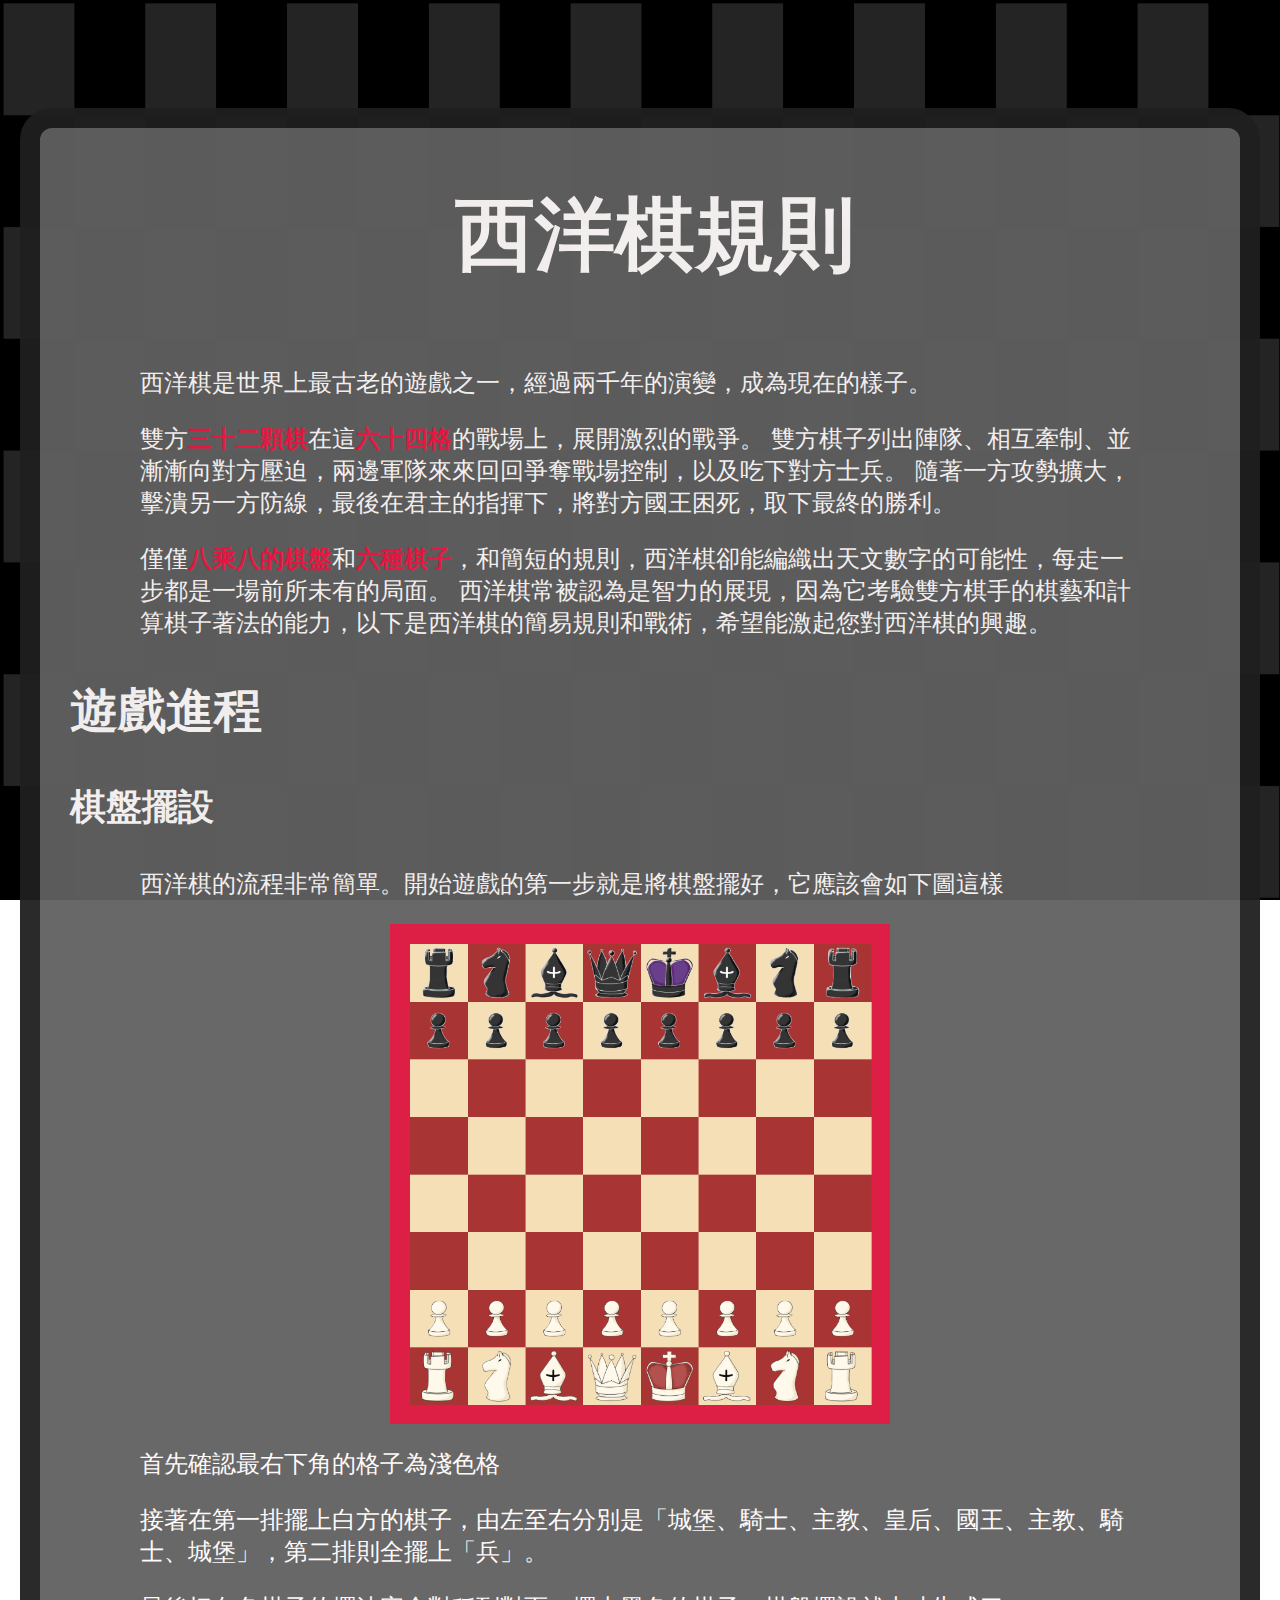
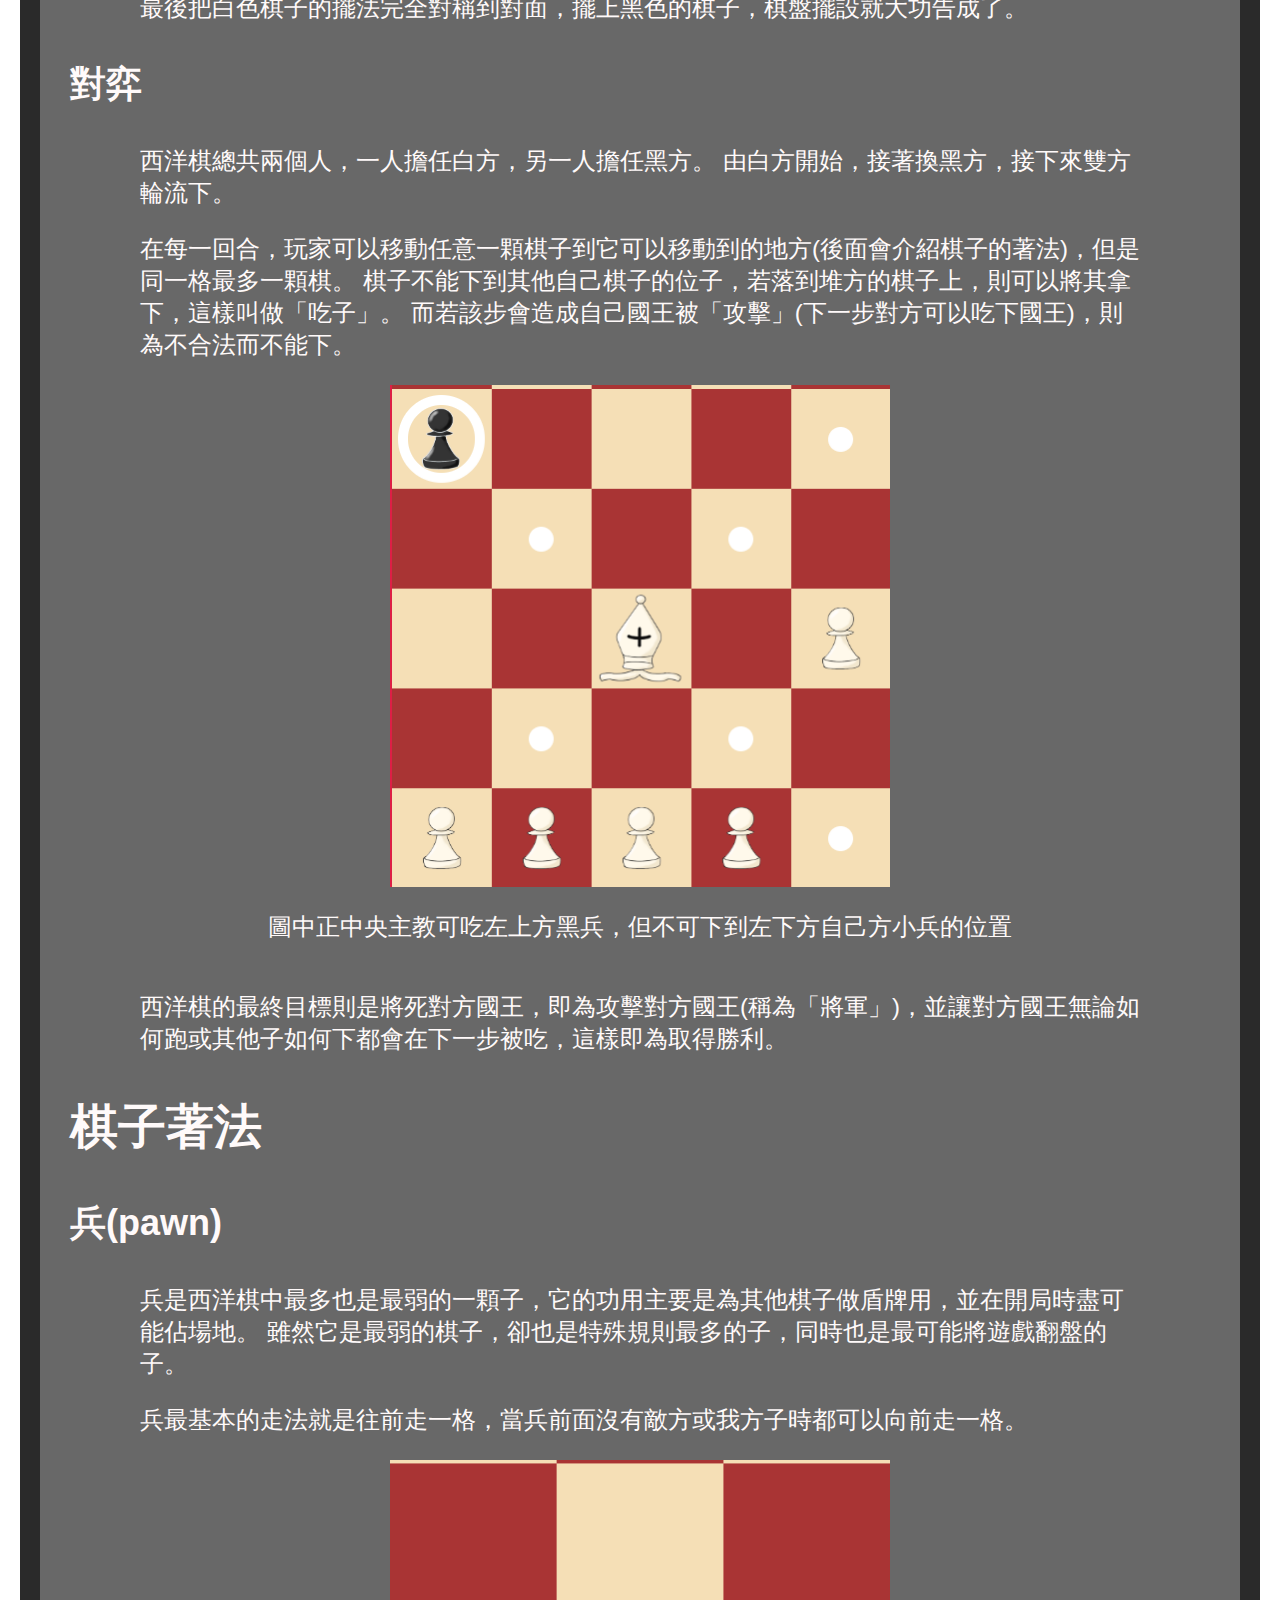
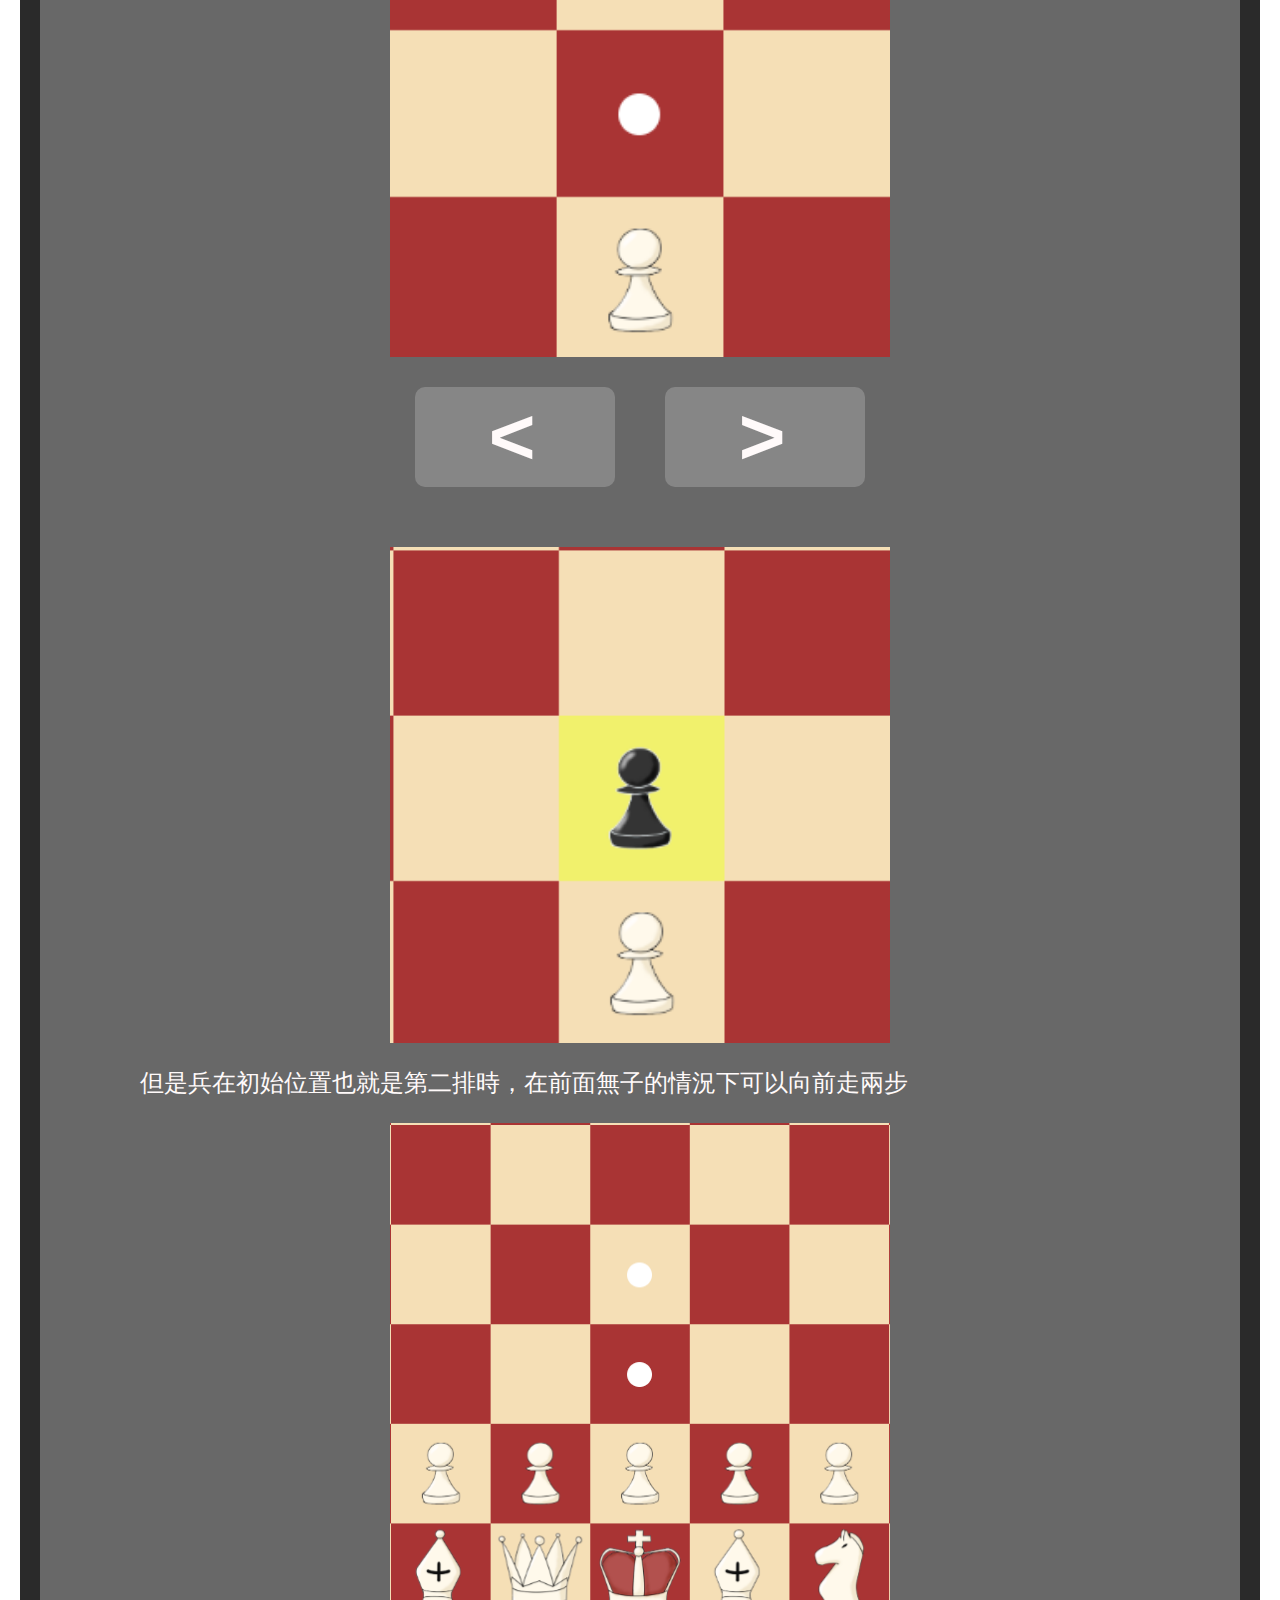
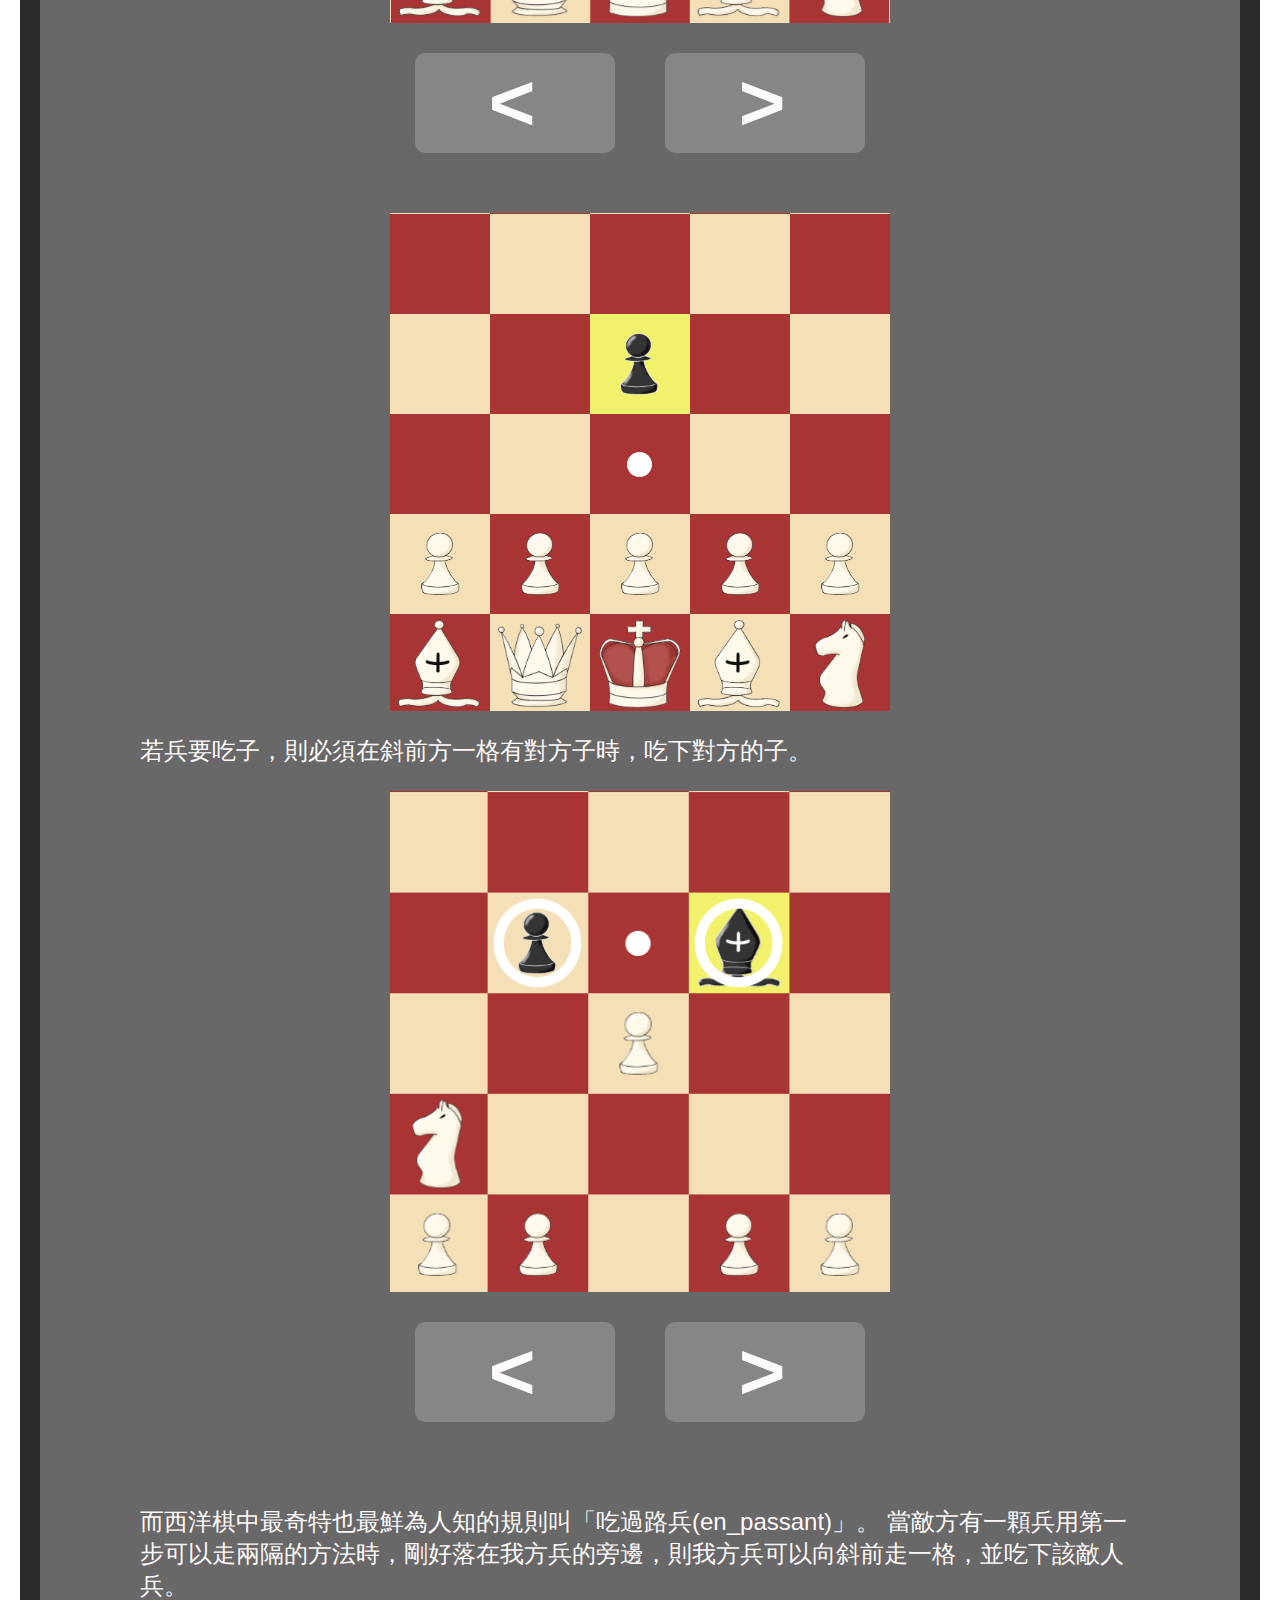
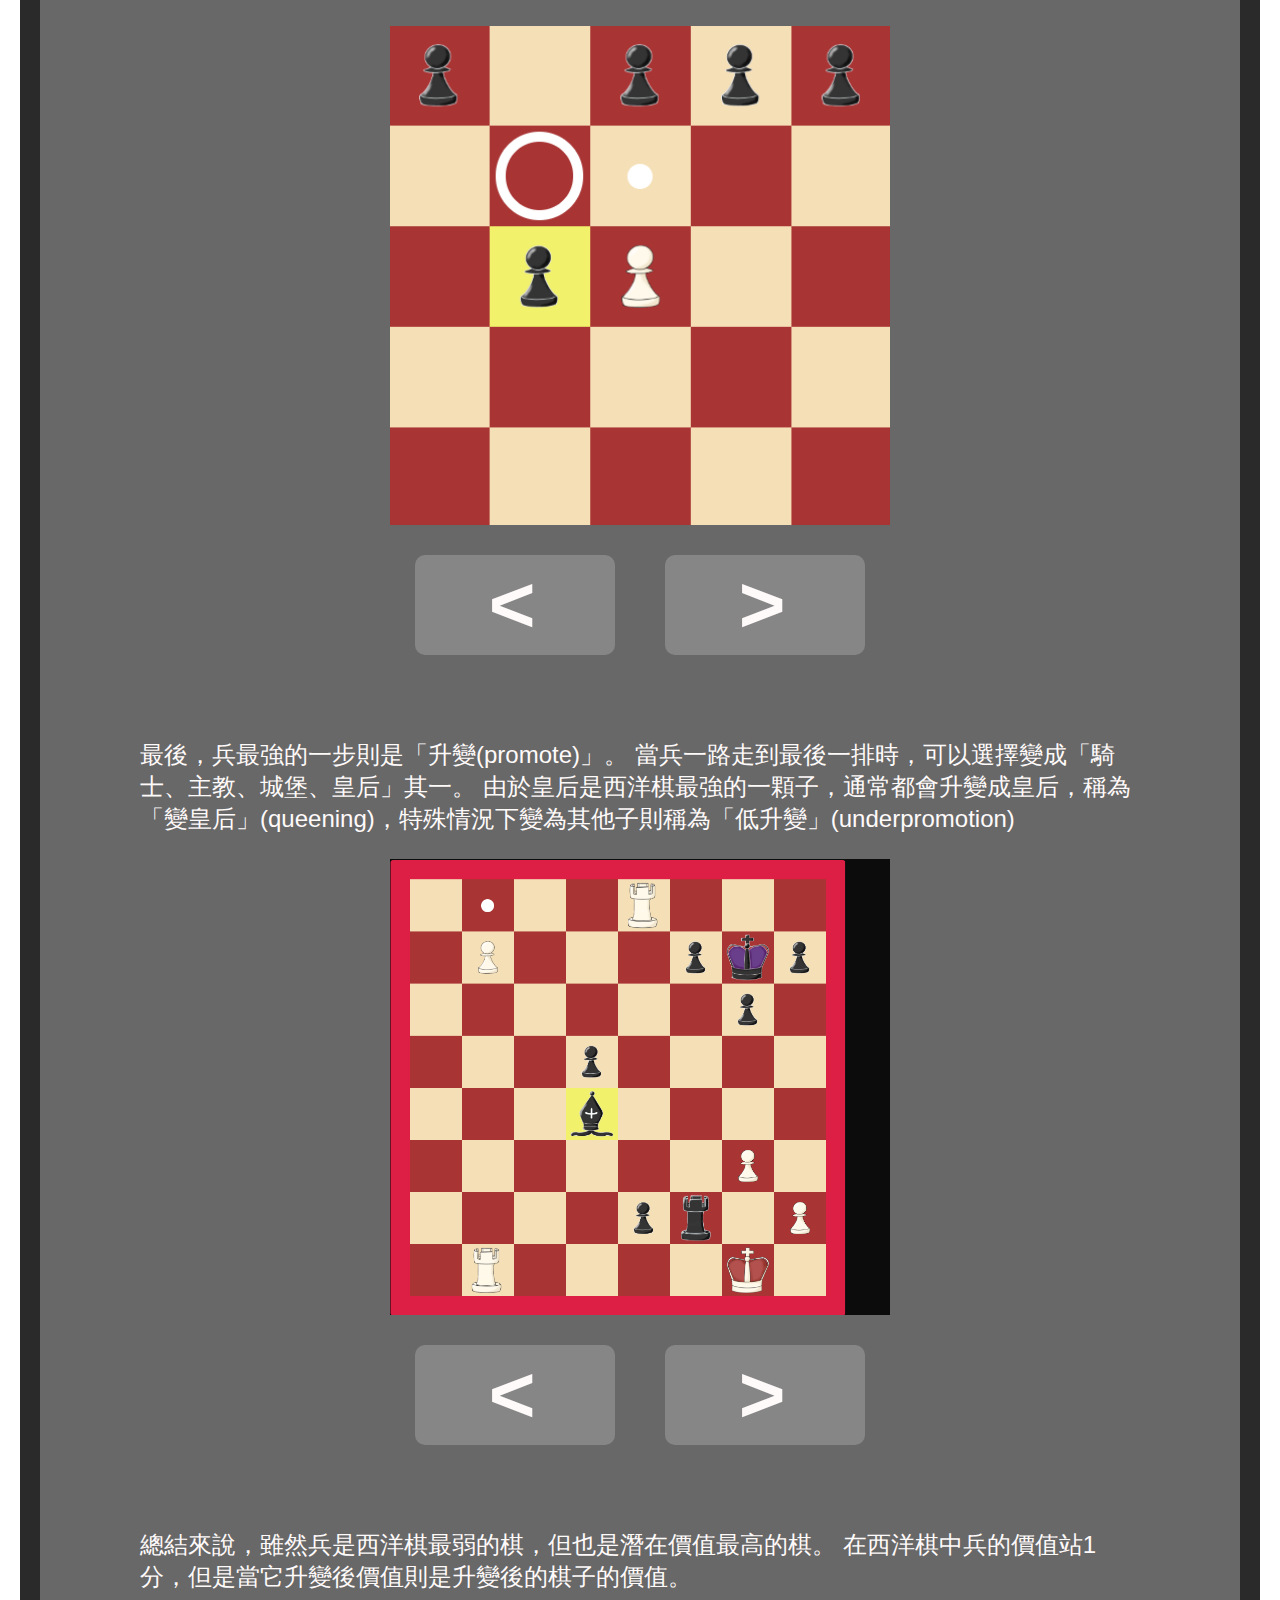
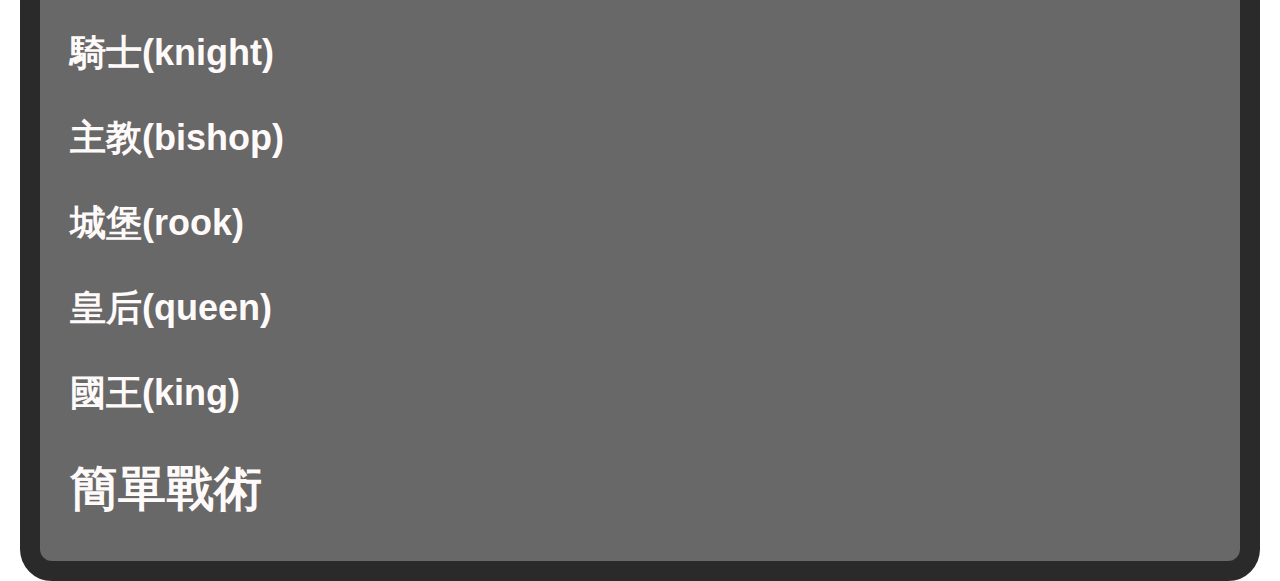
==== chess_rules/rules.html @ 3d213bc6 "add chess rule" ====
<!DOCTYPE html>
<html lang="en">
<head>
    <meta charset="UTF-8">
    <meta http-equiv="X-UA-Compatible" content="IE=edge">
    <meta name="viewport" content="width=device-width, initial-scale=1.0">
    <title>西洋棋規則</title>
    <link rel="stylesheet" href="style.css">
</head>
<body>
    <div class="container">
        <div class="textbox">
            <div class="container">
                <h1>西洋棋規則</h1>
            </div>
            <p>
                西洋棋是世界上最古老的遊戲之一，經過兩千年的演變，成為現在的樣子。
            </p>
            <p>
                雙方<span class="red">三十二顆棋</span>在這<span class="red">六十四格</span>的戰場上，展開激烈的戰爭。
                雙方棋子列出陣隊、相互牽制、並漸漸向對方壓迫，兩邊軍隊來來回回爭奪戰場控制，以及吃下對方士兵。
                隨著一方攻勢擴大，擊潰另一方防線，最後在君主的指揮下，將對方國王困死，取下最終的勝利。
            </p>
            <p>
                僅僅<span class="red">八乘八的棋盤</span>和<span class="red">六種棋子</span>，和簡短的規則，西洋棋卻能編織出天文數字的可能性，每走一步都是一場前所未有的局面。
                西洋棋常被認為是智力的展現，因為它考驗雙方棋手的棋藝和計算棋子著法的能力，以下是西洋棋的簡易規則和戰術，希望能激起您對西洋棋的興趣。
            </p>
            


            <h2>
                遊戲進程
            </h2>

            <h3>
                棋盤擺設
            </h3>
            <p>
                西洋棋的流程非常簡單。開始遊戲的第一步就是將棋盤擺好，它應該會如下圖這樣
            </p>
            <div class="container">
                <img src="img_1.png" alt="board">
            </div>
                <p>
                    首先確認最右下角的格子為淺色格
                </p>
                <p>
                    接著在第一排擺上白方的棋子，由左至右分別是「城堡、騎士、主教、皇后、國王、主教、騎士、城堡」，第二排則全擺上「兵」。
                </p>
                <p>
                    最後把白色棋子的擺法完全對稱到對面，擺上黑色的棋子，棋盤擺設就大功告成了。
                </p>

            <h3>
                對弈
            </h3>
            <p>
                西洋棋總共兩個人，一人擔任白方，另一人擔任黑方。
                由白方開始，接著換黑方，接下來雙方輪流下。
            </p>
            <p>
                在每一回合，玩家可以移動任意一顆棋子到它可以移動到的地方(後面會介紹棋子的著法)，但是同一格最多一顆棋。
                棋子不能下到其他自己棋子的位子，若落到堆方的棋子上，則可以將其拿下，這樣叫做「吃子」。
                而若該步會造成自己國王被「攻擊」(下一步對方可以吃下國王)，則為不合法而不能下。
            </p>
            <div class="container">
                <img src="img_2.png" alt="board">
                <p>圖中正中央主教可吃左上方黑兵，但不可下到左下方自己方小兵的位置</p>
            </div>
            <p>
                西洋棋的最終目標則是將死對方國王，即為攻擊對方國王(稱為「將軍」)，並讓對方國王無論如何跑或其他子如何下都會在下一步被吃，這樣即為取得勝利。
            </p>
            



            <h2>
                棋子著法
            </h2>

            <h3>
                兵(pawn)
            </h3>
            <p>
                兵是西洋棋中最多也是最弱的一顆子，它的功用主要是為其他棋子做盾牌用，並在開局時盡可能佔場地。
                雖然它是最弱的棋子，卻也是特殊規則最多的子，同時也是最可能將遊戲翻盤的子。
            </p>
            <p>
                兵最基本的走法就是往前走一格，當兵前面沒有敵方或我方子時都可以向前走一格。
            </p>
            <div id="img_slide_1" class="container">
                <img src="img_3.png" alt="pawn move" class="img">
            </div>
            <div class="container" style="margin: 30px;">
                <div class="button container" style="align-content: center;" onclick="swap_1(-1)">
                    <h1 style="position: relative;left: -18px;"><</h1>
                </div>
                <div style="width: 50px;"></div>
                <div class="button container" style="align-content: center;" onclick="swap_1(1)">
                    <h1 style="position: relative;left: -18px;">></h1>
                </div>
            </div>
            <div style="height: 30px"></div>

            <div class="container">
                <img src="img_5.png" alt="pawn move" class="img">
            </div>
            <p>
                但是兵在初始位置也就是第二排時，在前面無子的情況下可以向前走兩步
            </p>

            <div id="img_slide_2" class="container">
                <img src="img_6.png" alt="pawn move" class="img">
            </div>
            <div class="container" style="margin: 30px;">
                <div class="button container" style="align-content: center;" onclick="swap_2(-1)">
                    <h1 style="position: relative;left: -18px;"><</h1>
                </div>
                <div style="width: 50px;"></div>
                <div class="button container" style="align-content: center;" onclick="swap_2(1)">
                    <h1 style="position: relative;left: -18px;">></h1>
                </div>
            </div>
            <div style="height: 30px"></div>

            <div class="container">
                <img src="img_8.png" alt="pawn move" class="img">
            </div>

            <p>若兵要吃子，則必須在斜前方一格有對方子時，吃下對方的子。</p>

            <div id="img_slide_3" class="container">
                <img src="img_9.png" alt="pawn move" class="img">
            </div>
            <div class="container" style="margin: 30px;">
                <div class="button container" style="align-content: center;" onclick="swap_3(-1)">
                    <h1 style="position: relative;left: -18px;"><</h1>
                </div>
                <div style="width: 50px;"></div>
                <div class="button container" style="align-content: center;" onclick="swap_3(1)">
                    <h1 style="position: relative;left: -18px;">></h1>
                </div>
            </div>
            <div style="height: 30px"></div>

            <p>
                而西洋棋中最奇特也最鮮為人知的規則叫「吃過路兵(en_passant)」。
                當敵方有一顆兵用第一步可以走兩隔的方法時，剛好落在我方兵的旁邊，則我方兵可以向斜前走一格，並吃下該敵人兵。
            </p>

            <div id="img_slide_4" class="container">
                <img src="img_11.png" alt="pawn move" class="img">
            </div>
            <div class="container" style="margin: 30px;">
                <div class="button container" style="align-content: center;" onclick="swap_4(-1)">
                    <h1 style="position: relative;left: -18px;"><</h1>
                </div>
                <div style="width: 50px;"></div>
                <div class="button container" style="align-content: center;" onclick="swap_4(1)">
                    <h1 style="position: relative;left: -18px;">></h1>
                </div>
            </div>
            <div style="height: 30px"></div>

            <p>
                最後，兵最強的一步則是「升變(promote)」。
                當兵一路走到最後一排時，可以選擇變成「騎士、主教、城堡、皇后」其一。
                由於皇后是西洋棋最強的一顆子，通常都會升變成皇后，稱為「變皇后」(queening)，特殊情況下變為其他子則稱為「低升變」(underpromotion)
            </p>

            <div id="img_slide_5" class="container">
                <img src="img_13.png" alt="pawn move" class="img">
            </div>
            <div class="container" style="margin: 30px;">
                <div class="button container" style="align-content: center;" onclick="swap_5(-1)">
                    <h1 style="position: relative;left: -18px;"><</h1>
                </div>
                <div style="width: 50px;"></div>
                <div class="button container" style="align-content: center;" onclick="swap_5(1)">
                    <h1 style="position: relative;left: -18px;">></h1>
                </div>
            </div>
            <div style="height: 30px"></div>

            <p>
                總結來說，雖然兵是西洋棋最弱的棋，但也是潛在價值最高的棋。
                在西洋棋中兵的價值站1分，但是當它升變後價值則是升變後的棋子的價值。
            </p>

            <h3>
                騎士(knight)
            </h3>
            <h3>
                主教(bishop)
            </h3>
            <h3>
                城堡(rook)
            </h3>
            <h3>
                皇后(queen)
            </h3>
            <h3>
                國王(king)
            </h3>
            
            <h2>
                簡單戰術
            </h2>
        </div>
    </div>
    
    <script src="swap.js"></script>
</body>
</html>
---- chess_rules/style.css ----
body{
    background-image: url("bg.png");
    background-repeat: no-repeat;
    background-attachment: fixed;
    background-size: 100% 100%;
}

.container{
    display: flex;
    flex-wrap: wrap;
    position: relative;
    justify-content: center;
}

.textbox{
    width: 1200px;
    background-color: rgb(96, 96, 96);
    opacity: 0.95;
    border: 20px solid rgb(31, 31, 31);
    border-radius: 32px;
    position: absolute;
    top: 100px;
}

h1{
    color: snow;
    font-family:'Gill Sans', 'Gill Sans MT', 'Calibri', 'Trebuchet MS', sans-serif, '微軟正黑體';
    font-size: 80px;
    margin-left: 30px;
}

h2{
    color: snow;
    font-family:'Gill Sans', 'Gill Sans MT', 'Calibri', 'Trebuchet MS', sans-serif, '微軟正黑體';
    font-size: 48px;
    margin-left: 30px;
}

h3{
    color: snow;
    font-family:'Gill Sans', 'Gill Sans MT', 'Calibri', 'Trebuchet MS', sans-serif, '微軟正黑體';
    font-size: 36px;
    margin-left: 30px;
}

p{
    color: snow;
    font-family:'Gill Sans', 'Gill Sans MT', 'Calibri', 'Trebuchet MS', sans-serif, '微軟正黑體';
    font-size: 24px;

    position: relative;
    margin-left: 100px;
    margin-right: 100px;
}

.red{
    color: rgb(241, 23, 67);
    font-weight: bold;
}

img{
    width: 500px;
}

.button{
    width: 200px;
    height: 100px;
    background-color: gray;
    border-radius: 10px;
}
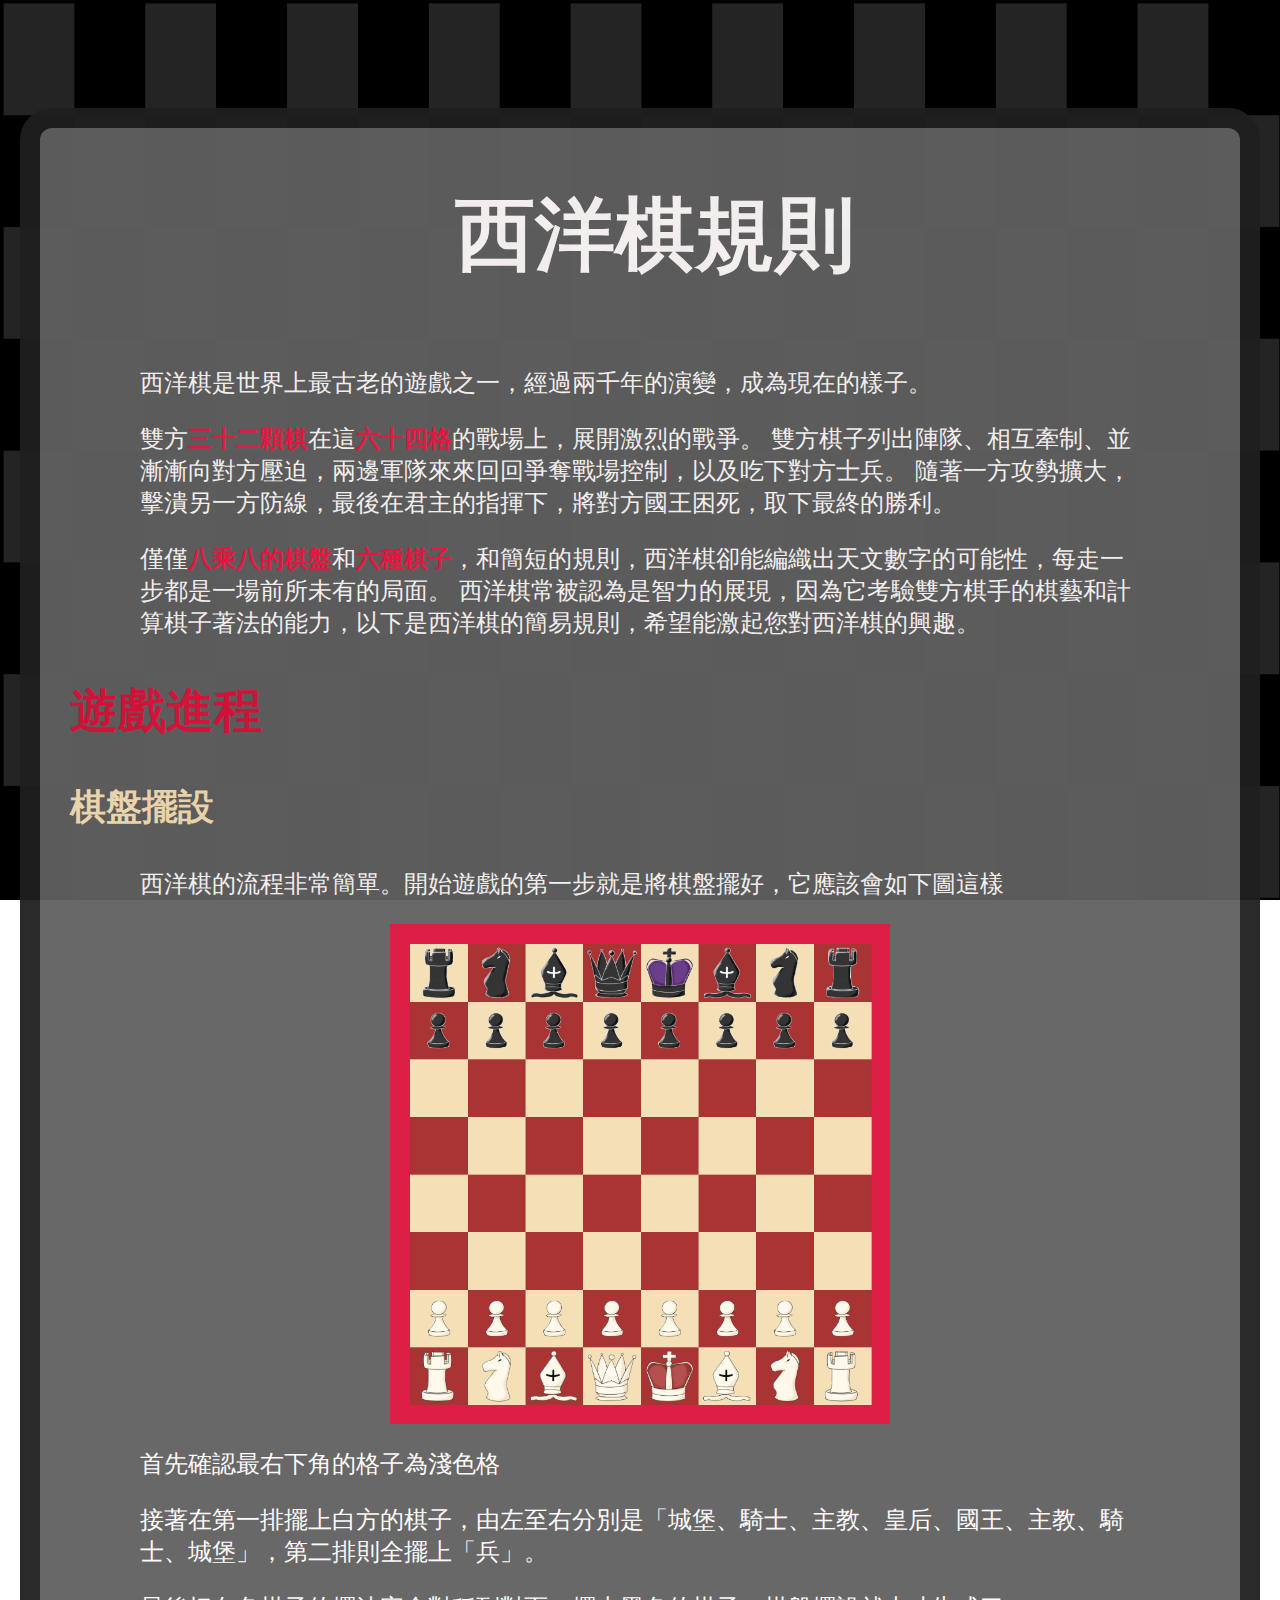
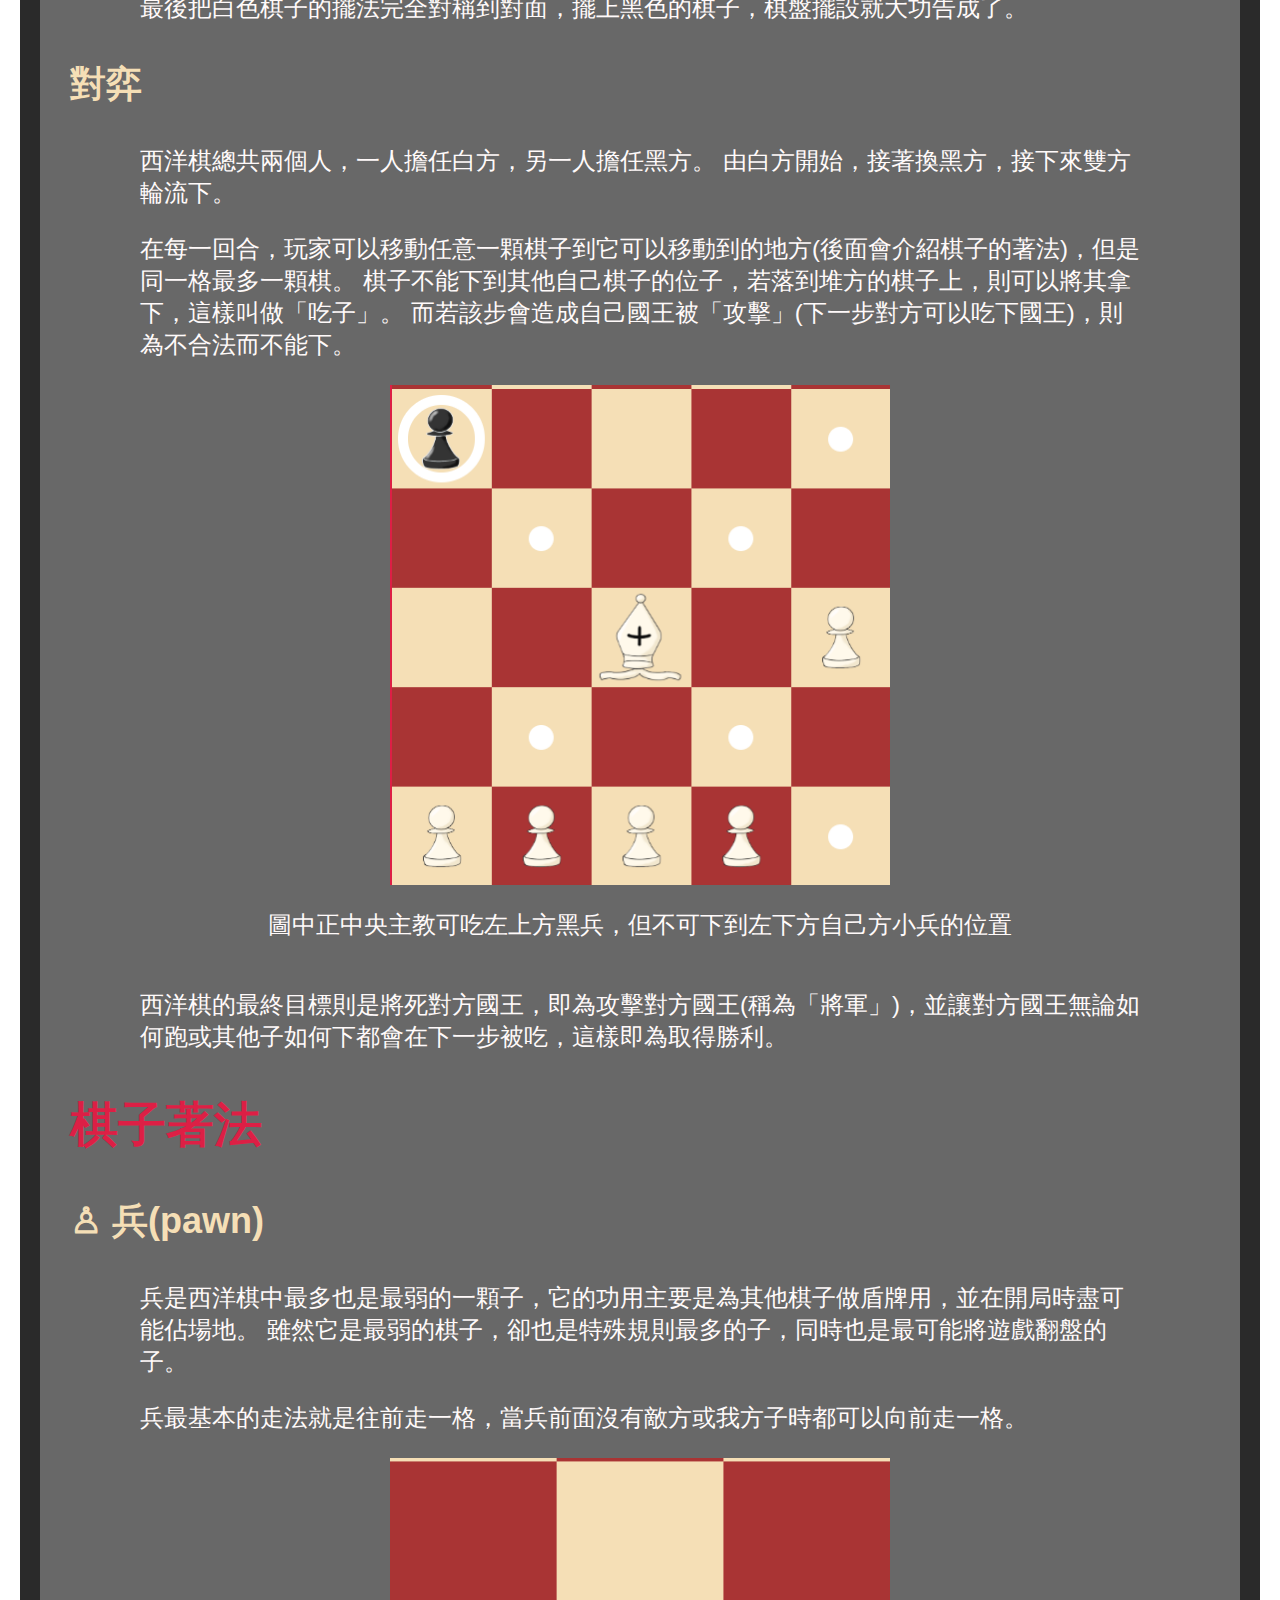
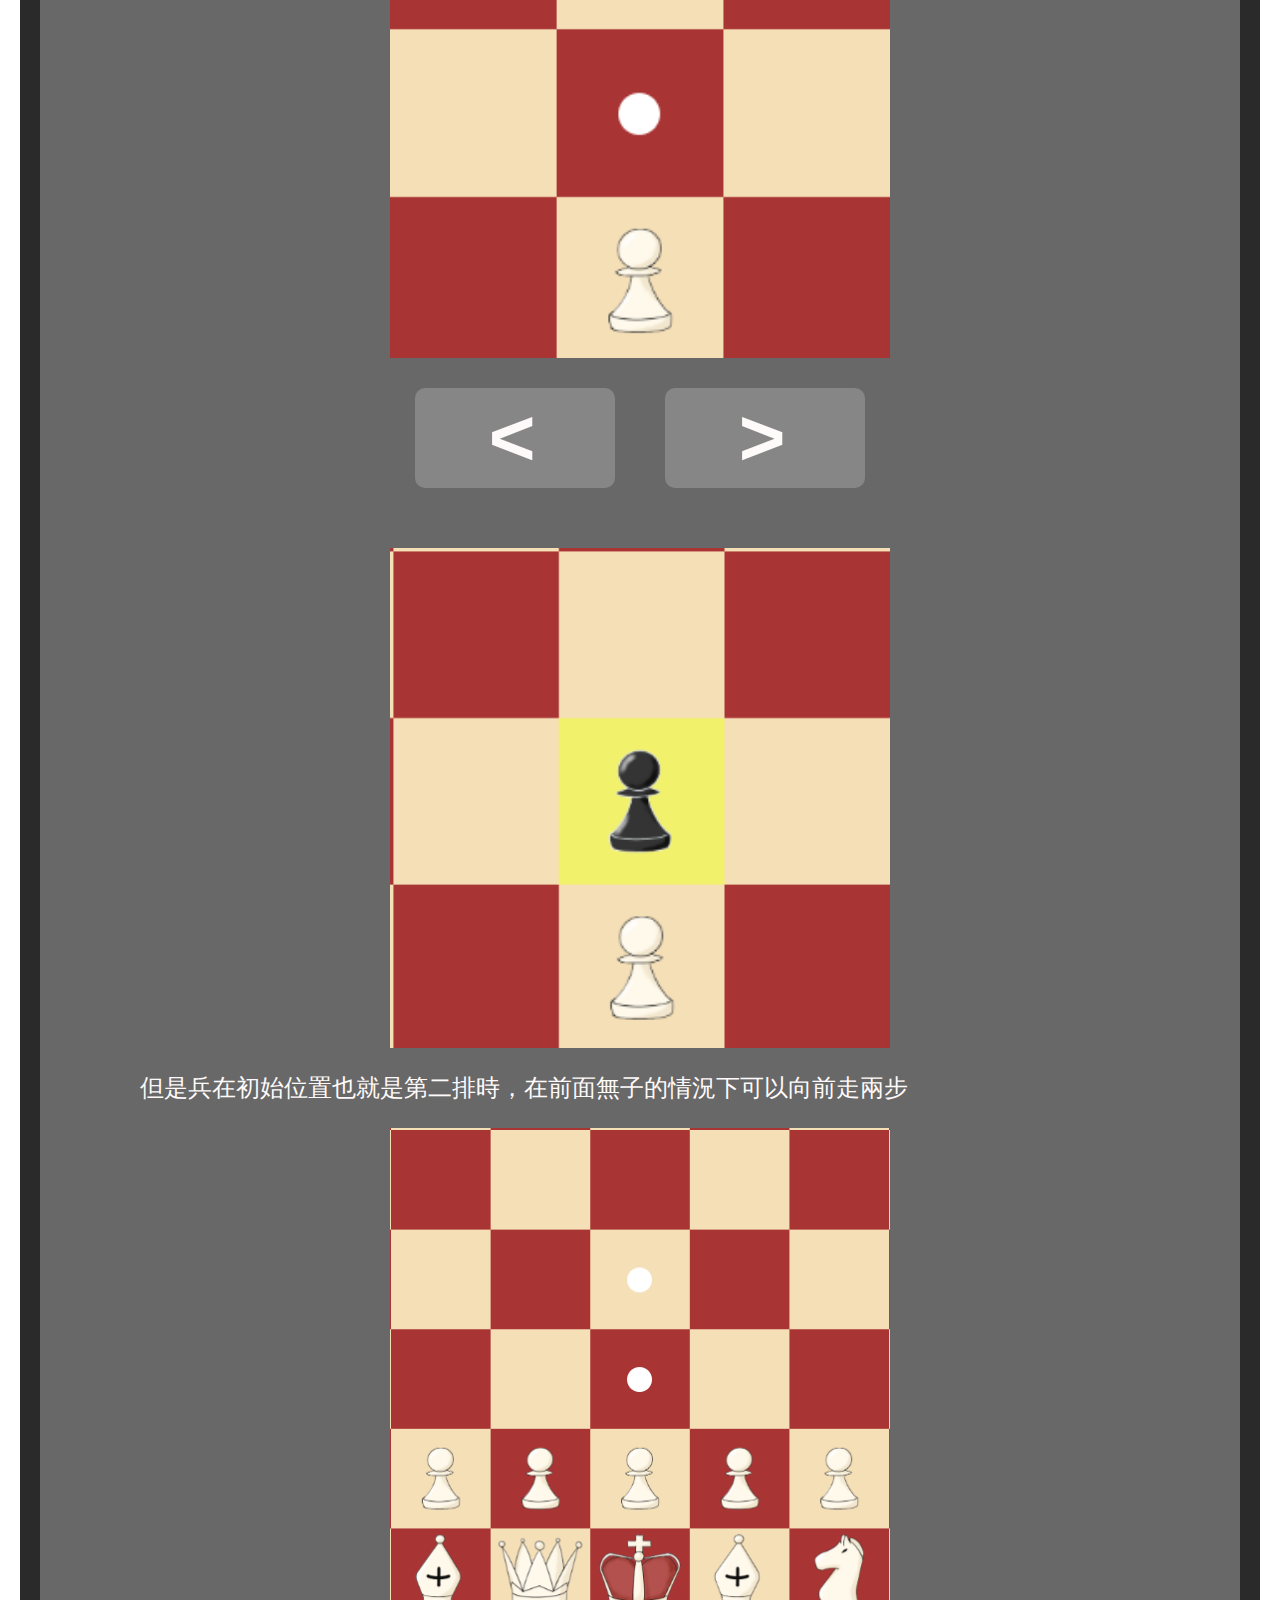
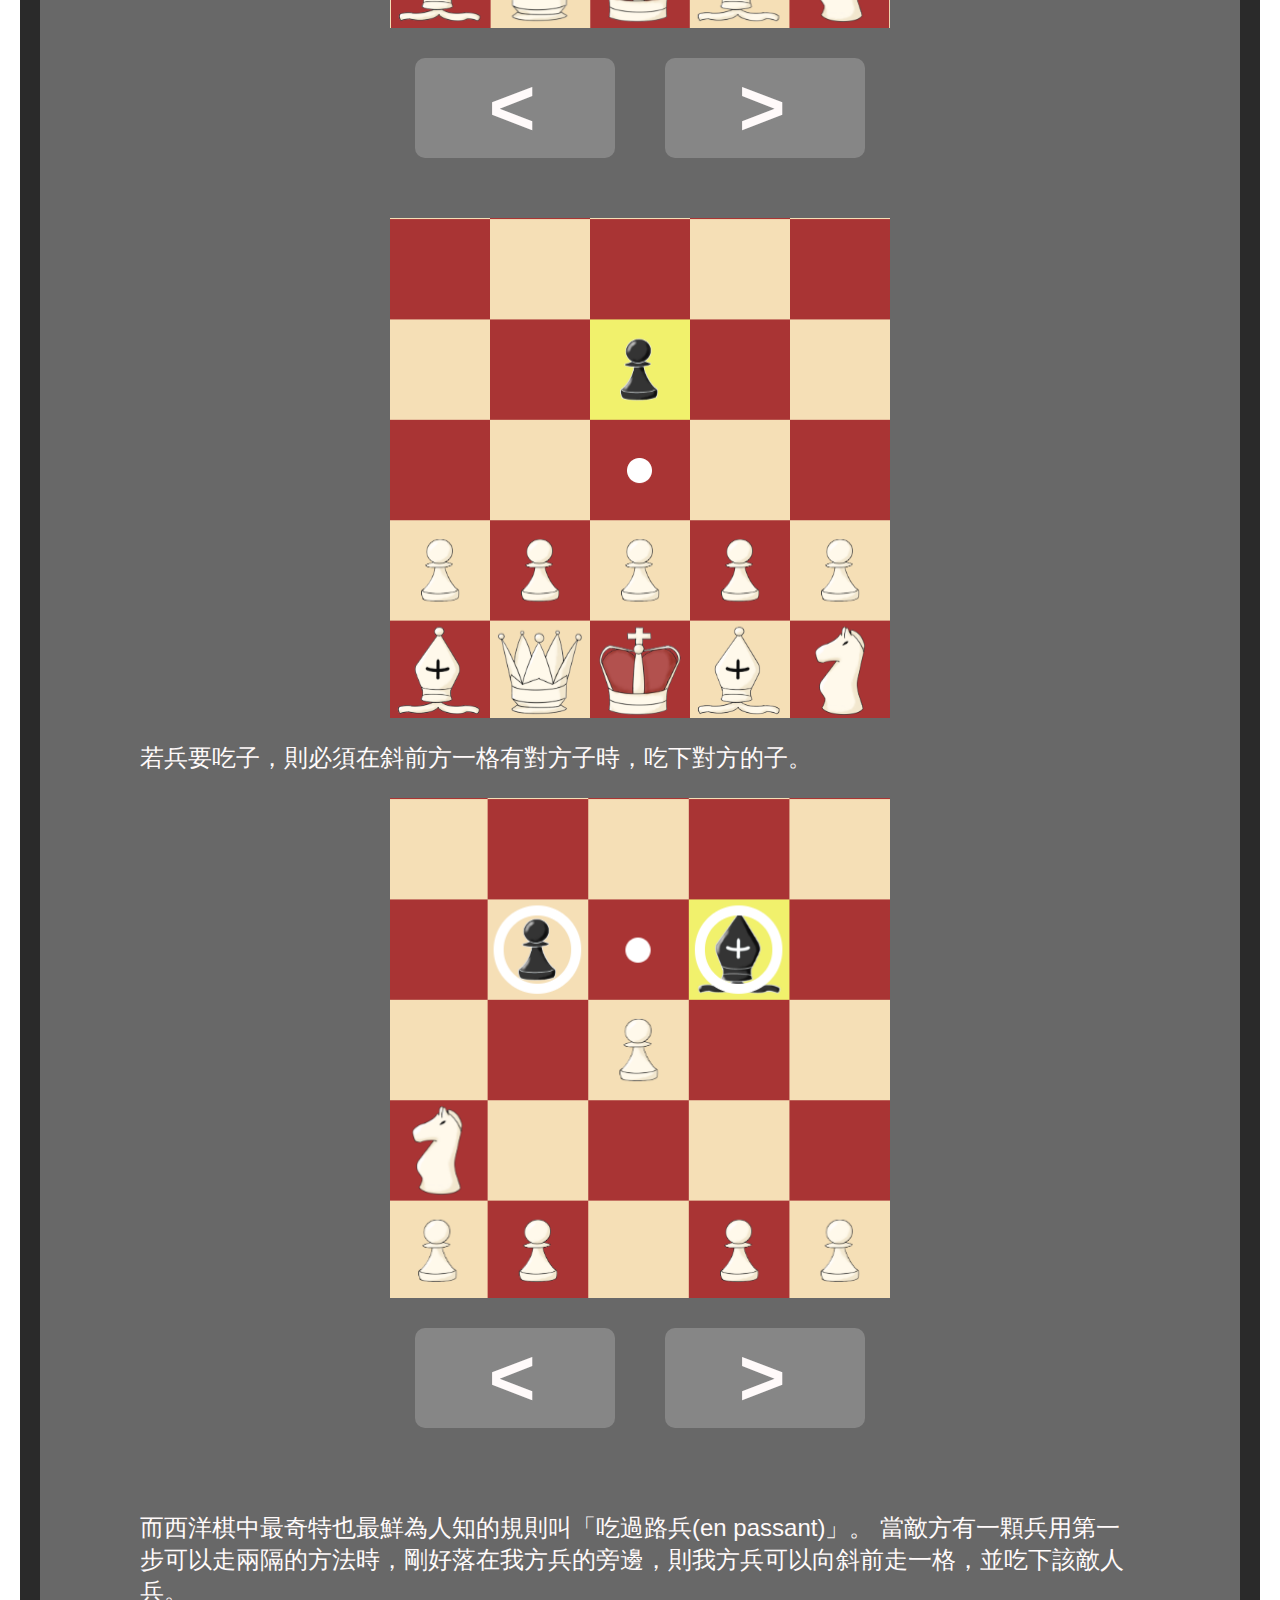
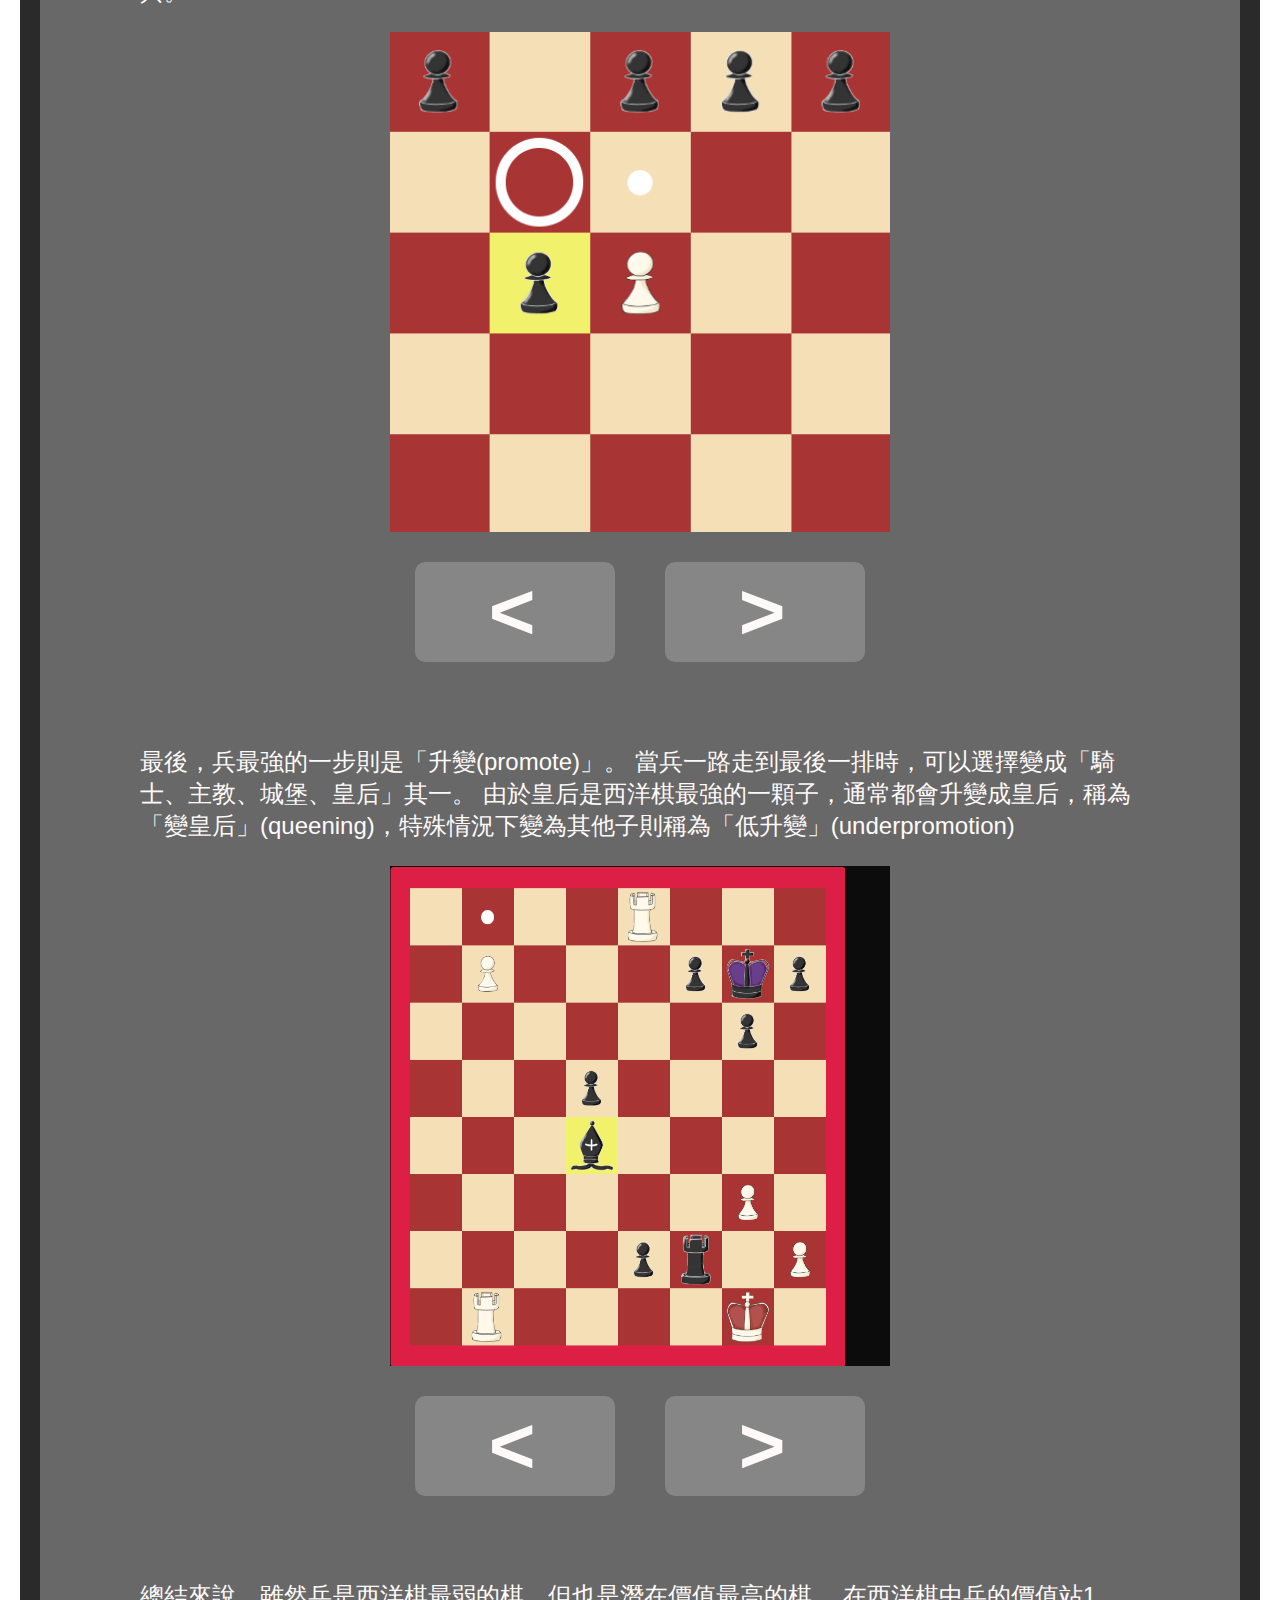
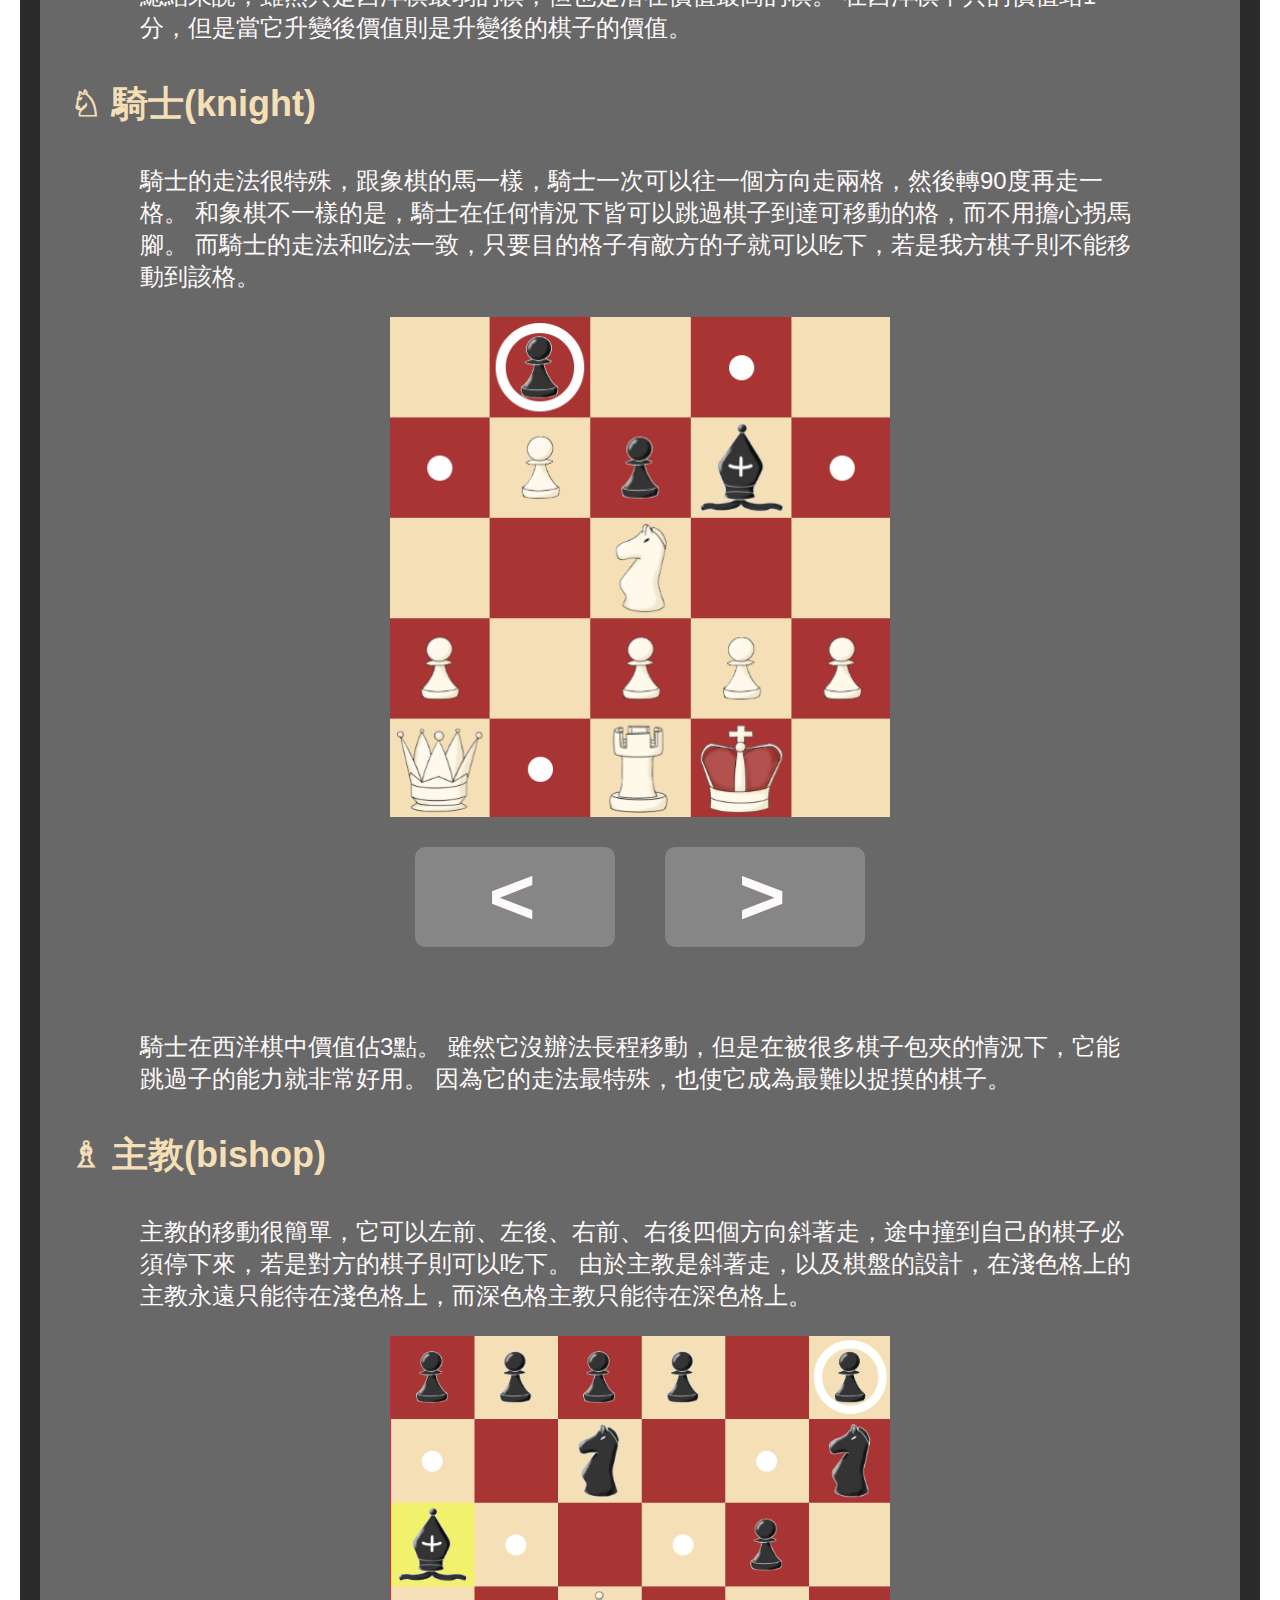
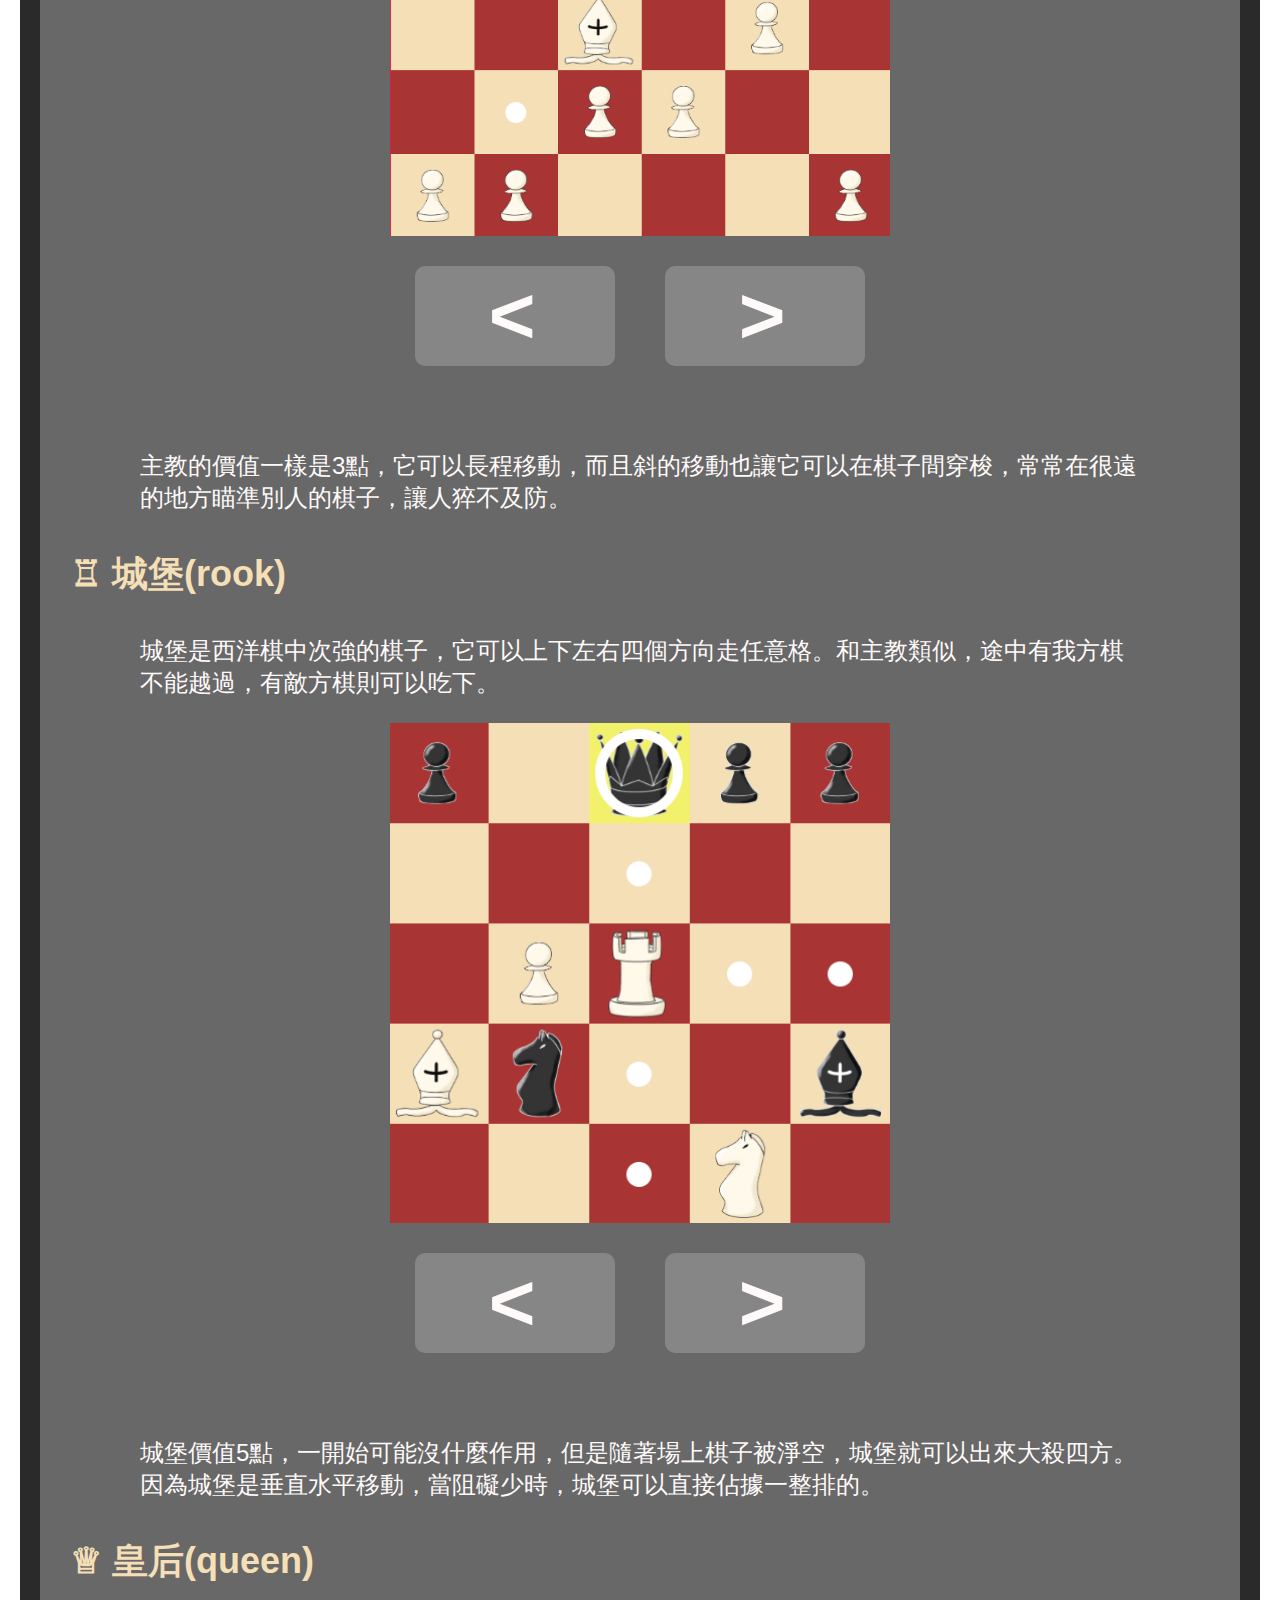
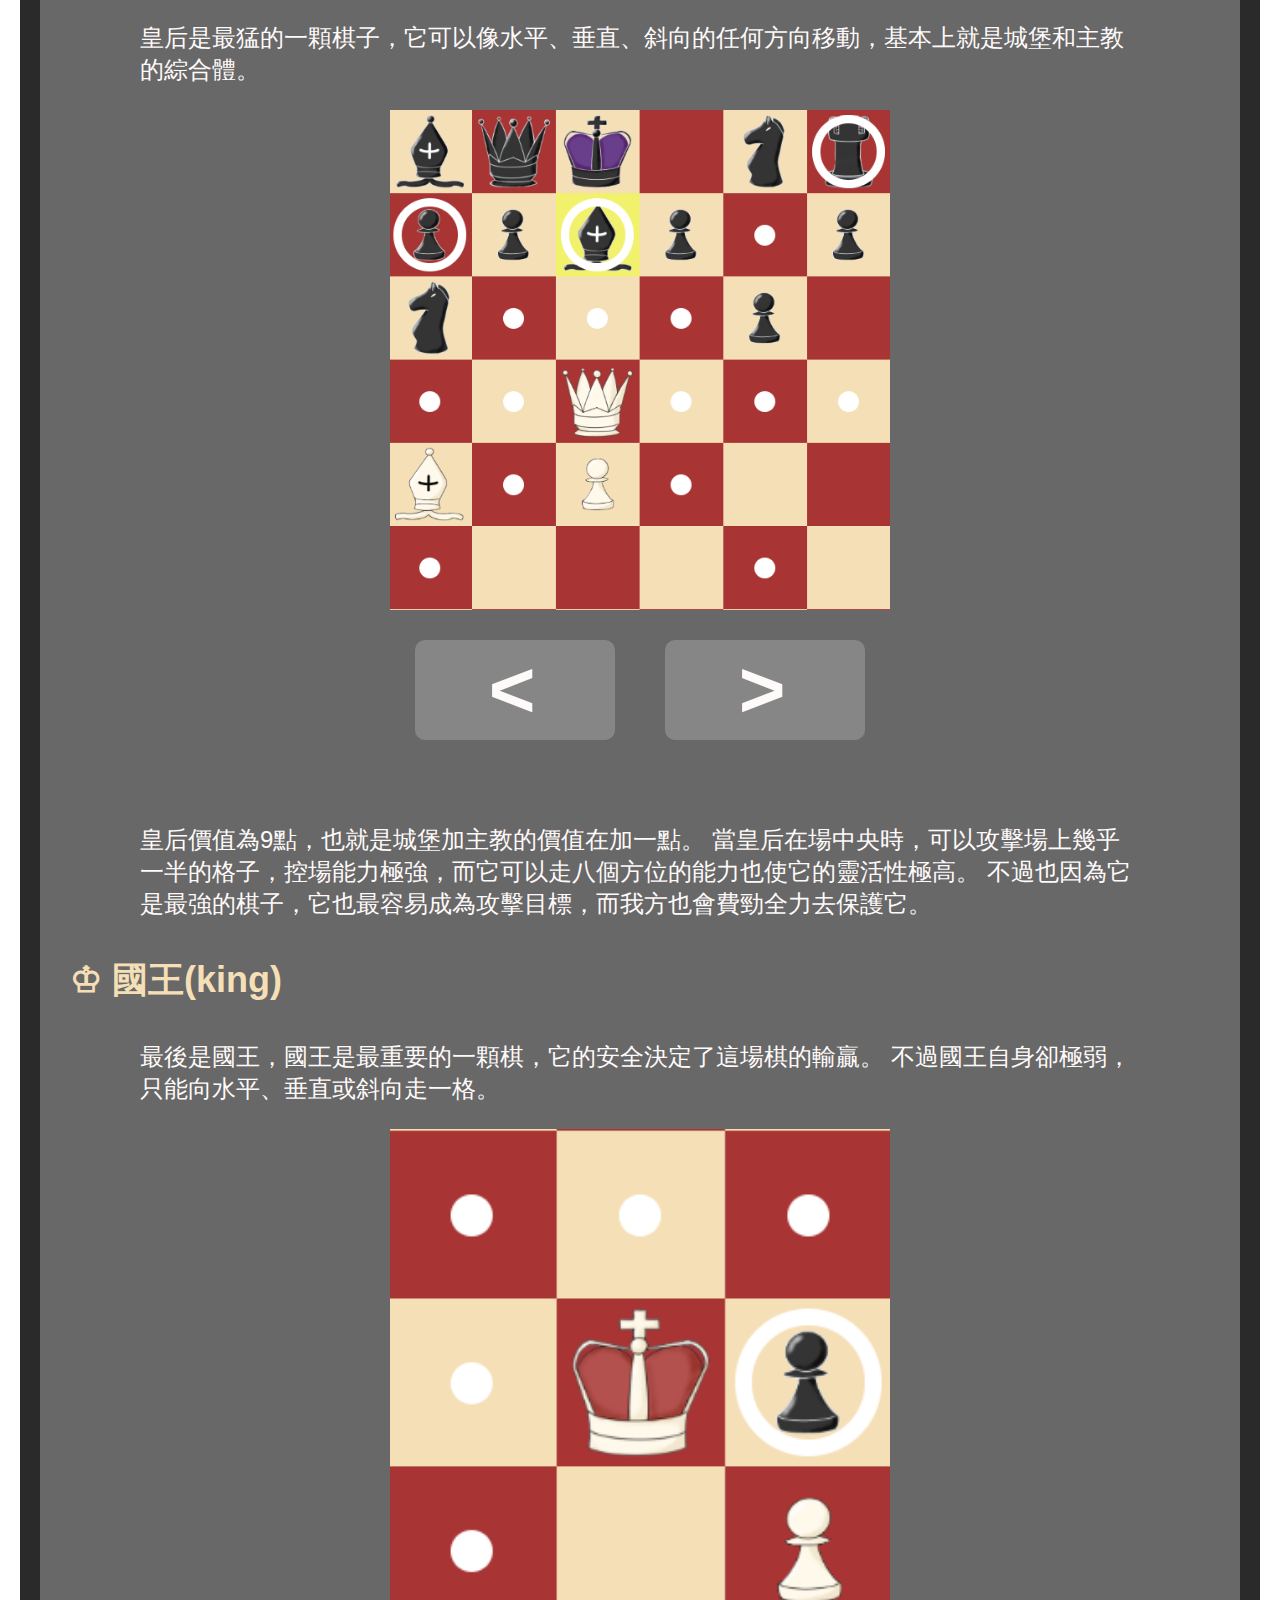
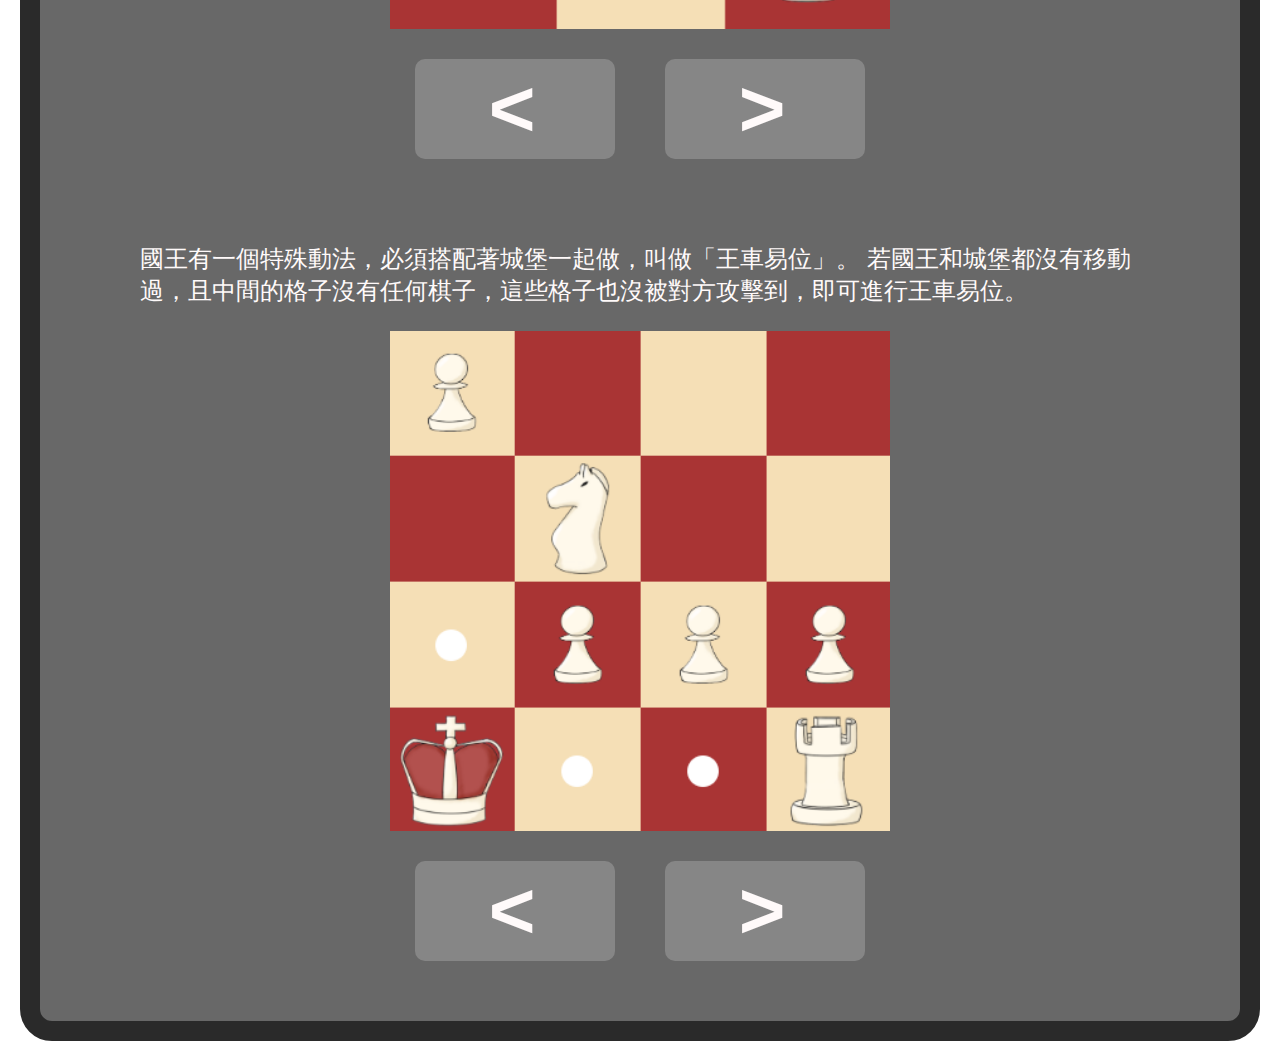
==== commit 7fd18699: "added more pieces move rule" ====
--- a/chess_rules/rules.html
+++ b/chess_rules/rules.html
@@ -23,7 +23,7 @@
             </p>
             <p>
                 僅僅<span class="red">八乘八的棋盤</span>和<span class="red">六種棋子</span>，和簡短的規則，西洋棋卻能編織出天文數字的可能性，每走一步都是一場前所未有的局面。
-                西洋棋常被認為是智力的展現，因為它考驗雙方棋手的棋藝和計算棋子著法的能力，以下是西洋棋的簡易規則和戰術，希望能激起您對西洋棋的興趣。
+                西洋棋常被認為是智力的展現，因為它考驗雙方棋手的棋藝和計算棋子著法的能力，以下是西洋棋的簡易規則，希望能激起您對西洋棋的興趣。
             </p>
             
 
@@ -79,7 +79,7 @@
             </h2>
 
             <h3>
-                兵(pawn)
+                ♙ 兵(pawn)
             </h3>
             <p>
                 兵是西洋棋中最多也是最弱的一顆子，它的功用主要是為其他棋子做盾牌用，並在開局時盡可能佔場地。
@@ -144,7 +144,7 @@
             <div style="height: 30px"></div>
 
             <p>
-                而西洋棋中最奇特也最鮮為人知的規則叫「吃過路兵(en_passant)」。
+                而西洋棋中最奇特也最鮮為人知的規則叫「吃過路兵(en passant)」。
                 當敵方有一顆兵用第一步可以走兩隔的方法時，剛好落在我方兵的旁邊，則我方兵可以向斜前走一格，並吃下該敵人兵。
             </p>
 
@@ -188,26 +188,161 @@
             </p>
 
             <h3>
-                騎士(knight)
-            </h3>
-            <h3>
-                主教(bishop)
-            </h3>
-            <h3>
-                城堡(rook)
-            </h3>
-            <h3>
-                皇后(queen)
-            </h3>
-            <h3>
-                國王(king)
-            </h3>
+                ♘ 騎士(knight)
+            </h3>
+            <p>
+                騎士的走法很特殊，跟象棋的馬一樣，騎士一次可以往一個方向走兩格，然後轉90度再走一格。
+                和象棋不一樣的是，騎士在任何情況下皆可以跳過棋子到達可移動的格，而不用擔心拐馬腳。
+                而騎士的走法和吃法一致，只要目的格子有敵方的子就可以吃下，若是我方棋子則不能移動到該格。
+            </p>
+
+            <div id="img_slide_6" class="container">
+                <img src="img_16.png" alt="pawn move" class="img">
+            </div>
+            <div class="container" style="margin: 30px;">
+                <div class="button container" style="align-content: center;" onclick="swap_6(-1)">
+                    <h1 style="position: relative;left: -18px;"><</h1>
+                </div>
+                <div style="width: 50px;"></div>
+                <div class="button container" style="align-content: center;" onclick="swap_6(1)">
+                    <h1 style="position: relative;left: -18px;">></h1>
+                </div>
+            </div>
+            <div style="height: 30px"></div>
+
+            <p>
+                騎士在西洋棋中價值佔3點。
+                雖然它沒辦法長程移動，但是在被很多棋子包夾的情況下，它能跳過子的能力就非常好用。
+                因為它的走法最特殊，也使它成為最難以捉摸的棋子。
+            </p>
+
+            <h3>
+                ♗ 主教(bishop)
+            </h3>
+
+            <p>
+                主教的移動很簡單，它可以左前、左後、右前、右後四個方向斜著走，途中撞到自己的棋子必須停下來，若是對方的棋子則可以吃下。
+                由於主教是斜著走，以及棋盤的設計，在淺色格上的主教永遠只能待在淺色格上，而深色格主教只能待在深色格上。
+            </p>
             
-            <h2>
+            <div id="img_slide_7" class="container">
+                <img src="img_18.png" alt="pawn move" class="img">
+            </div>
+            <div class="container" style="margin: 30px;">
+                <div class="button container" style="align-content: center;" onclick="swap_7(-1)">
+                    <h1 style="position: relative;left: -18px;"><</h1>
+                </div>
+                <div style="width: 50px;"></div>
+                <div class="button container" style="align-content: center;" onclick="swap_7(1)">
+                    <h1 style="position: relative;left: -18px;">></h1>
+                </div>
+            </div>
+            <div style="height: 30px"></div>
+
+            <p>
+                主教的價值一樣是3點，它可以長程移動，而且斜的移動也讓它可以在棋子間穿梭，常常在很遠的地方瞄準別人的棋子，讓人猝不及防。
+            </p>
+
+            <h3>
+                ♖ 城堡(rook)
+            </h3>
+            <p>
+                城堡是西洋棋中次強的棋子，它可以上下左右四個方向走任意格。和主教類似，途中有我方棋不能越過，有敵方棋則可以吃下。
+            </p>
+
+            <div id="img_slide_8" class="container">
+                <img src="img_20.png" alt="pawn move" class="img">
+            </div>
+            <div class="container" style="margin: 30px;">
+                <div class="button container" style="align-content: center;" onclick="swap_8(-1)">
+                    <h1 style="position: relative;left: -18px;"><</h1>
+                </div>
+                <div style="width: 50px;"></div>
+                <div class="button container" style="align-content: center;" onclick="swap_8(1)">
+                    <h1 style="position: relative;left: -18px;">></h1>
+                </div>
+            </div>
+            <div style="height: 30px"></div>
+
+            <p>
+                城堡價值5點，一開始可能沒什麼作用，但是隨著場上棋子被淨空，城堡就可以出來大殺四方。
+                因為城堡是垂直水平移動，當阻礙少時，城堡可以直接佔據一整排的。
+            </p>
+
+            <h3>
+                ♕ 皇后(queen)
+            </h3>
+            <p>
+                皇后是最猛的一顆棋子，它可以像水平、垂直、斜向的任何方向移動，基本上就是城堡和主教的綜合體。
+            </p>
+
+            <div id="img_slide_9" class="container">
+                <img src="img_22.png" alt="pawn move" class="img">
+            </div>
+            <div class="container" style="margin: 30px;">
+                <div class="button container" style="align-content: center;" onclick="swap_9(-1)">
+                    <h1 style="position: relative;left: -18px;"><</h1>
+                </div>
+                <div style="width: 50px;"></div>
+                <div class="button container" style="align-content: center;" onclick="swap_9(1)">
+                    <h1 style="position: relative;left: -18px;">></h1>
+                </div>
+            </div>
+            <div style="height: 30px"></div>
+
+            <p>
+                皇后價值為9點，也就是城堡加主教的價值在加一點。
+                當皇后在場中央時，可以攻擊場上幾乎一半的格子，控場能力極強，而它可以走八個方位的能力也使它的靈活性極高。
+                不過也因為它是最強的棋子，它也最容易成為攻擊目標，而我方也會費勁全力去保護它。
+            </p>
+
+            <h3>
+                ♔ 國王(king)
+            </h3>
+
+            <p>
+                最後是國王，國王是最重要的一顆棋，它的安全決定了這場棋的輸贏。
+                不過國王自身卻極弱，只能向水平、垂直或斜向走一格。
+            </p>
+
+            <div id="img_slide_10" class="container">
+                <img src="img_24.png" alt="pawn move" class="img">
+            </div>
+            <div class="container" style="margin: 30px;">
+                <div class="button container" style="align-content: center;" onclick="swap_10(-1)">
+                    <h1 style="position: relative;left: -18px;"><</h1>
+                </div>
+                <div style="width: 50px;"></div>
+                <div class="button container" style="align-content: center;" onclick="swap_10(1)">
+                    <h1 style="position: relative;left: -18px;">></h1>
+                </div>
+            </div>
+            <div style="height: 30px"></div>
+
+            <p>
+                國王有一個特殊動法，必須搭配著城堡一起做，叫做「王車易位」。
+                若國王和城堡都沒有移動過，且中間的格子沒有任何棋子，這些格子也沒被對方攻擊到，即可進行王車易位。
+            </p>
+
+            <div id="img_slide_11" class="container">
+                <img src="img_26.png" alt="pawn move" class="img">
+            </div>
+            <div class="container" style="margin: 30px;">
+                <div class="button container" style="align-content: center;" onclick="swap_11(-1)">
+                    <h1 style="position: relative;left: -18px;"><</h1>
+                </div>
+                <div style="width: 50px;"></div>
+                <div class="button container" style="align-content: center;" onclick="swap_11(1)">
+                    <h1 style="position: relative;left: -18px;">></h1>
+                </div>
+            </div>
+            <div style="height: 30px"></div>
+
+            <!-- <h2>
                 簡單戰術
             </h2>
         </div>
-    </div>
+    </div> -->
     
     <script src="swap.js"></script>
 </body>
--- a/chess_rules/style.css
+++ b/chess_rules/style.css
@@ -30,14 +30,14 @@
 }
 
 h2{
-    color: snow;
+    color: crimson;
     font-family:'Gill Sans', 'Gill Sans MT', 'Calibri', 'Trebuchet MS', sans-serif, '微軟正黑體';
     font-size: 48px;
     margin-left: 30px;
 }
 
 h3{
-    color: snow;
+    color: wheat;
     font-family:'Gill Sans', 'Gill Sans MT', 'Calibri', 'Trebuchet MS', sans-serif, '微軟正黑體';
     font-size: 36px;
     margin-left: 30px;
@@ -60,6 +60,7 @@
 
 img{
     width: 500px;
+    height: 500px;
 }
 
 .button{
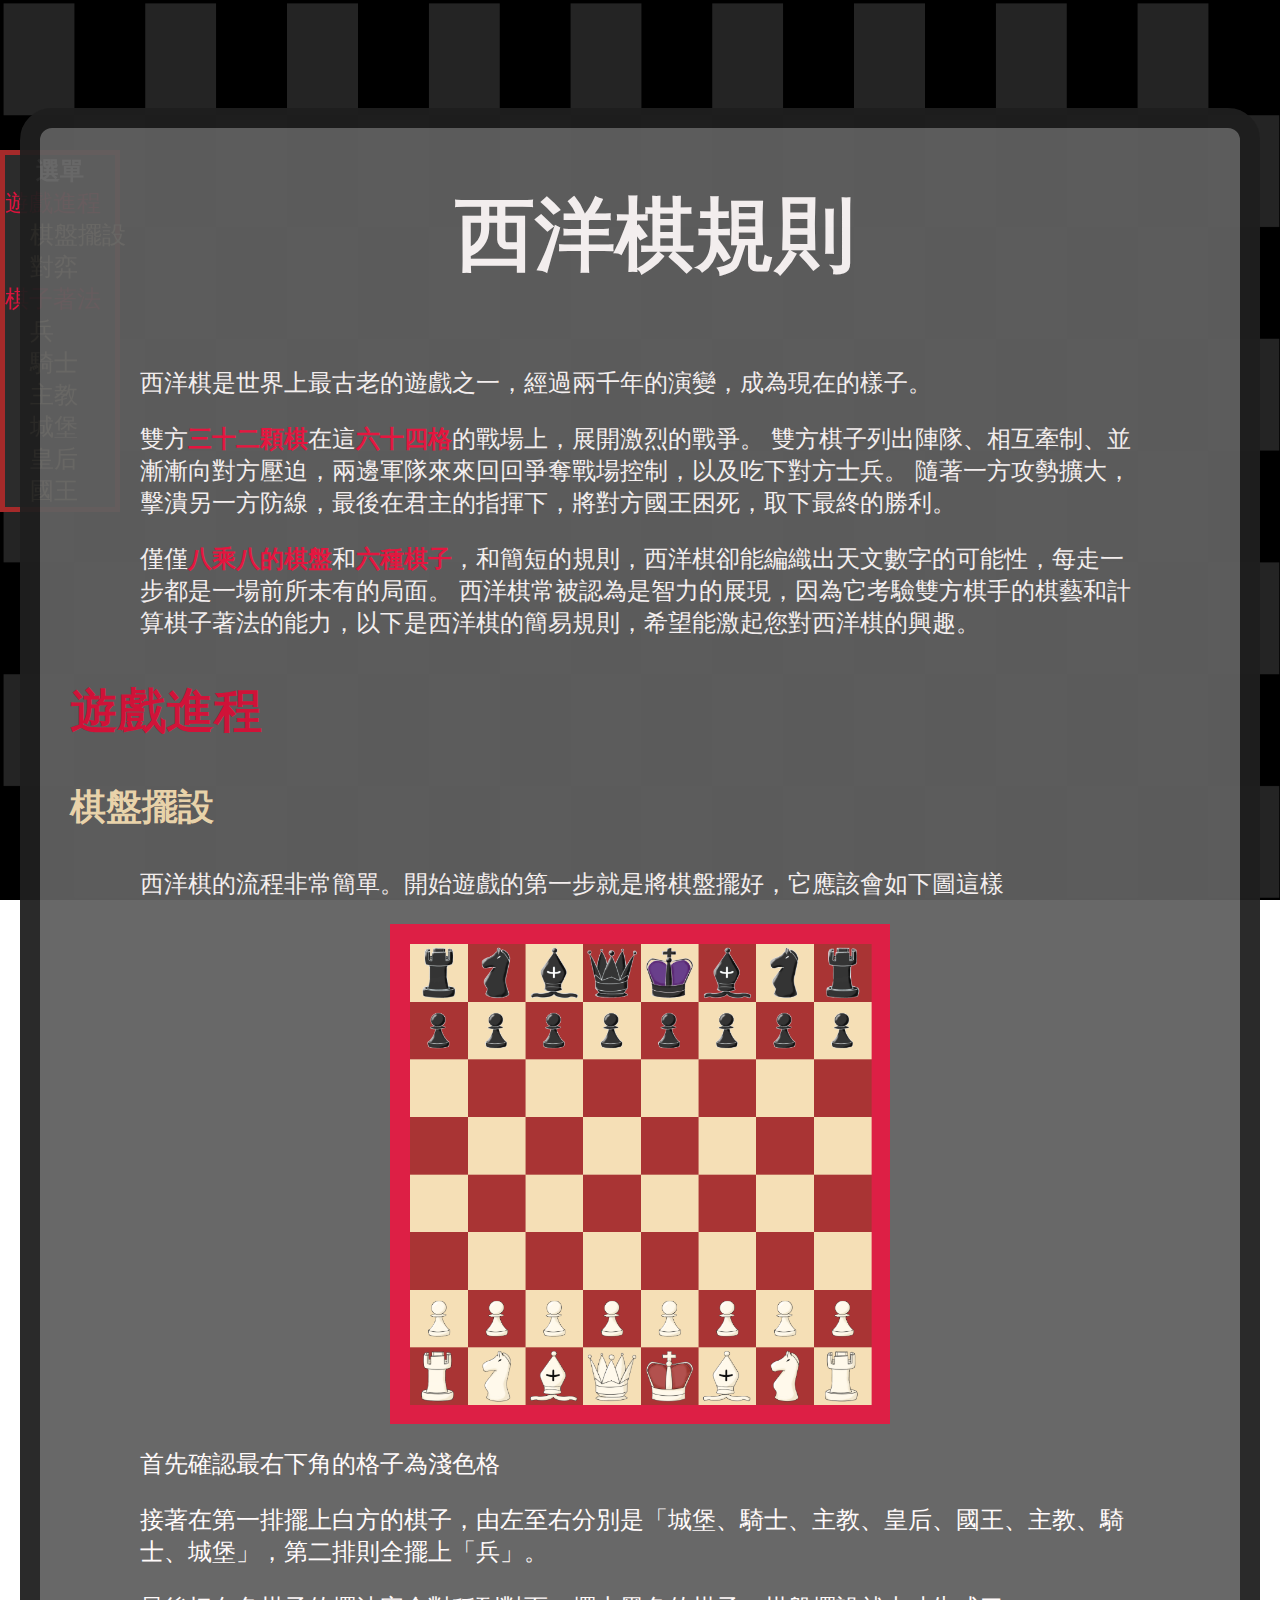
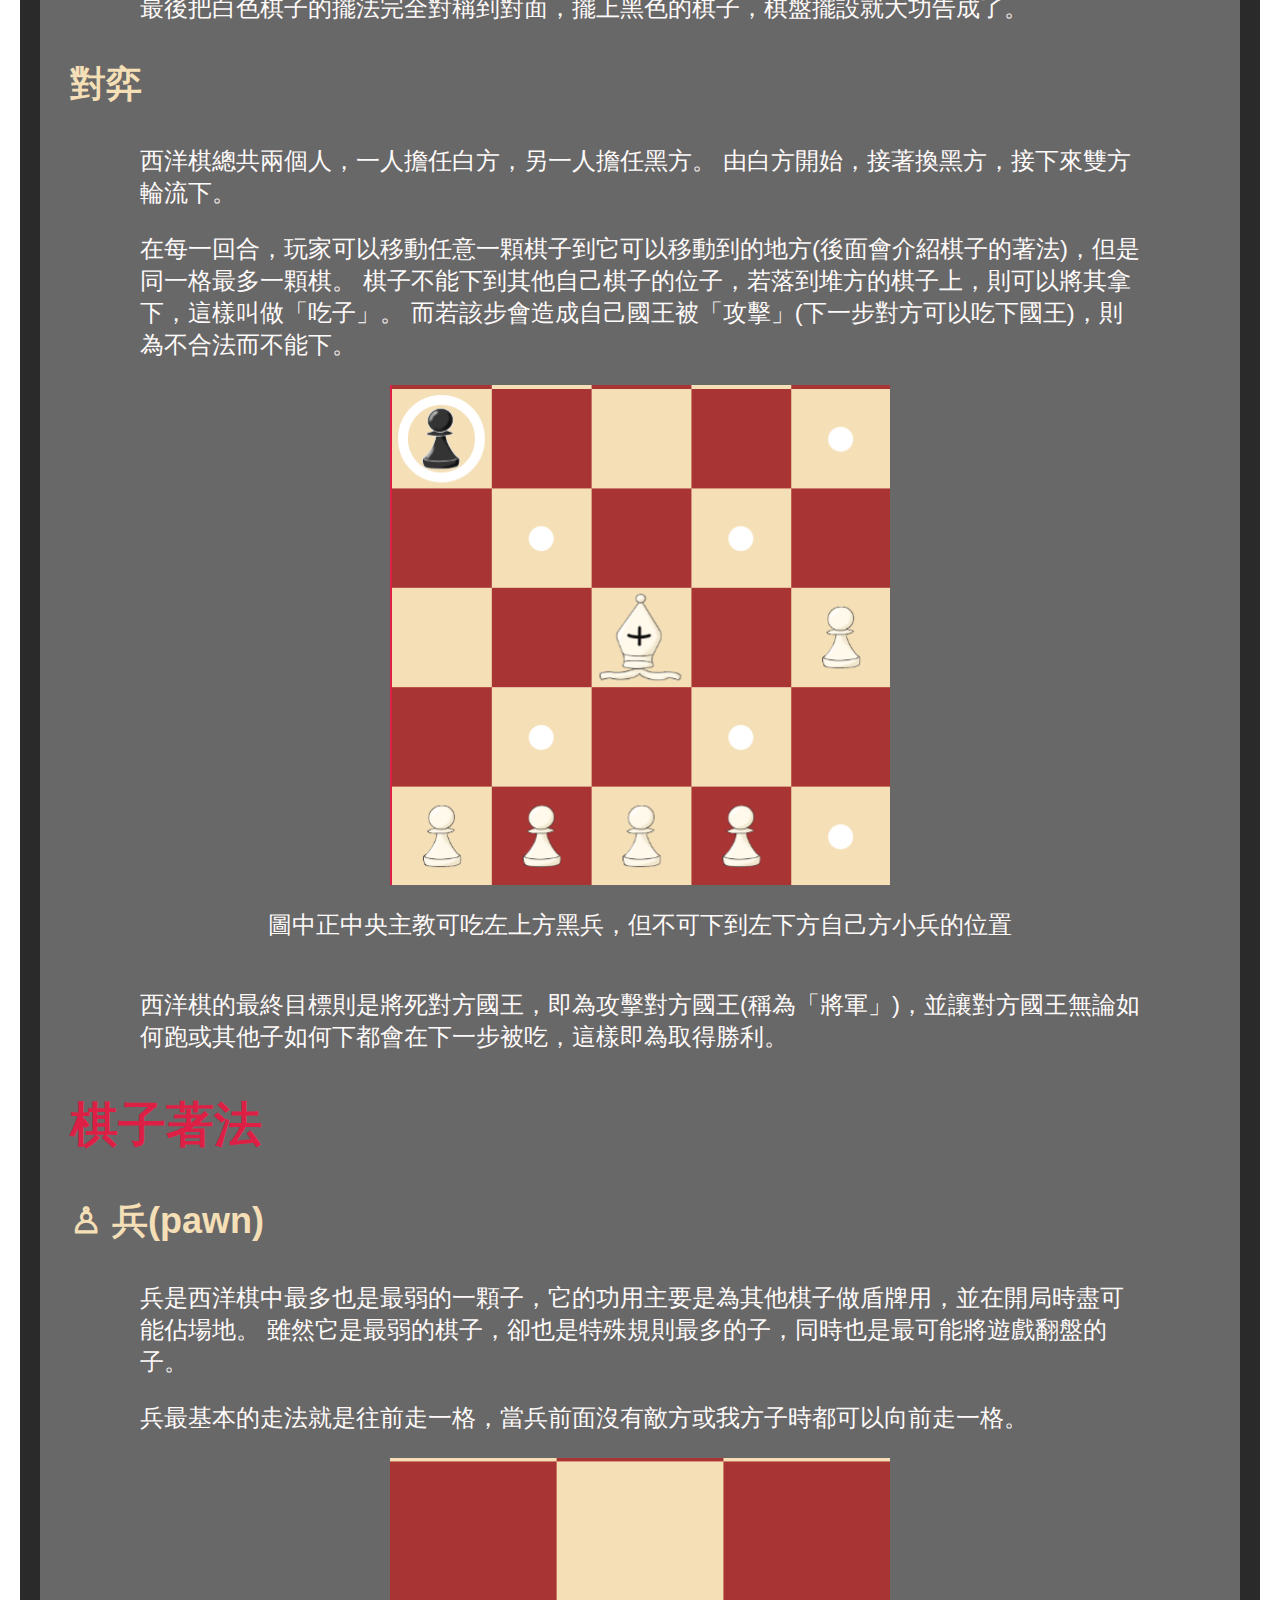
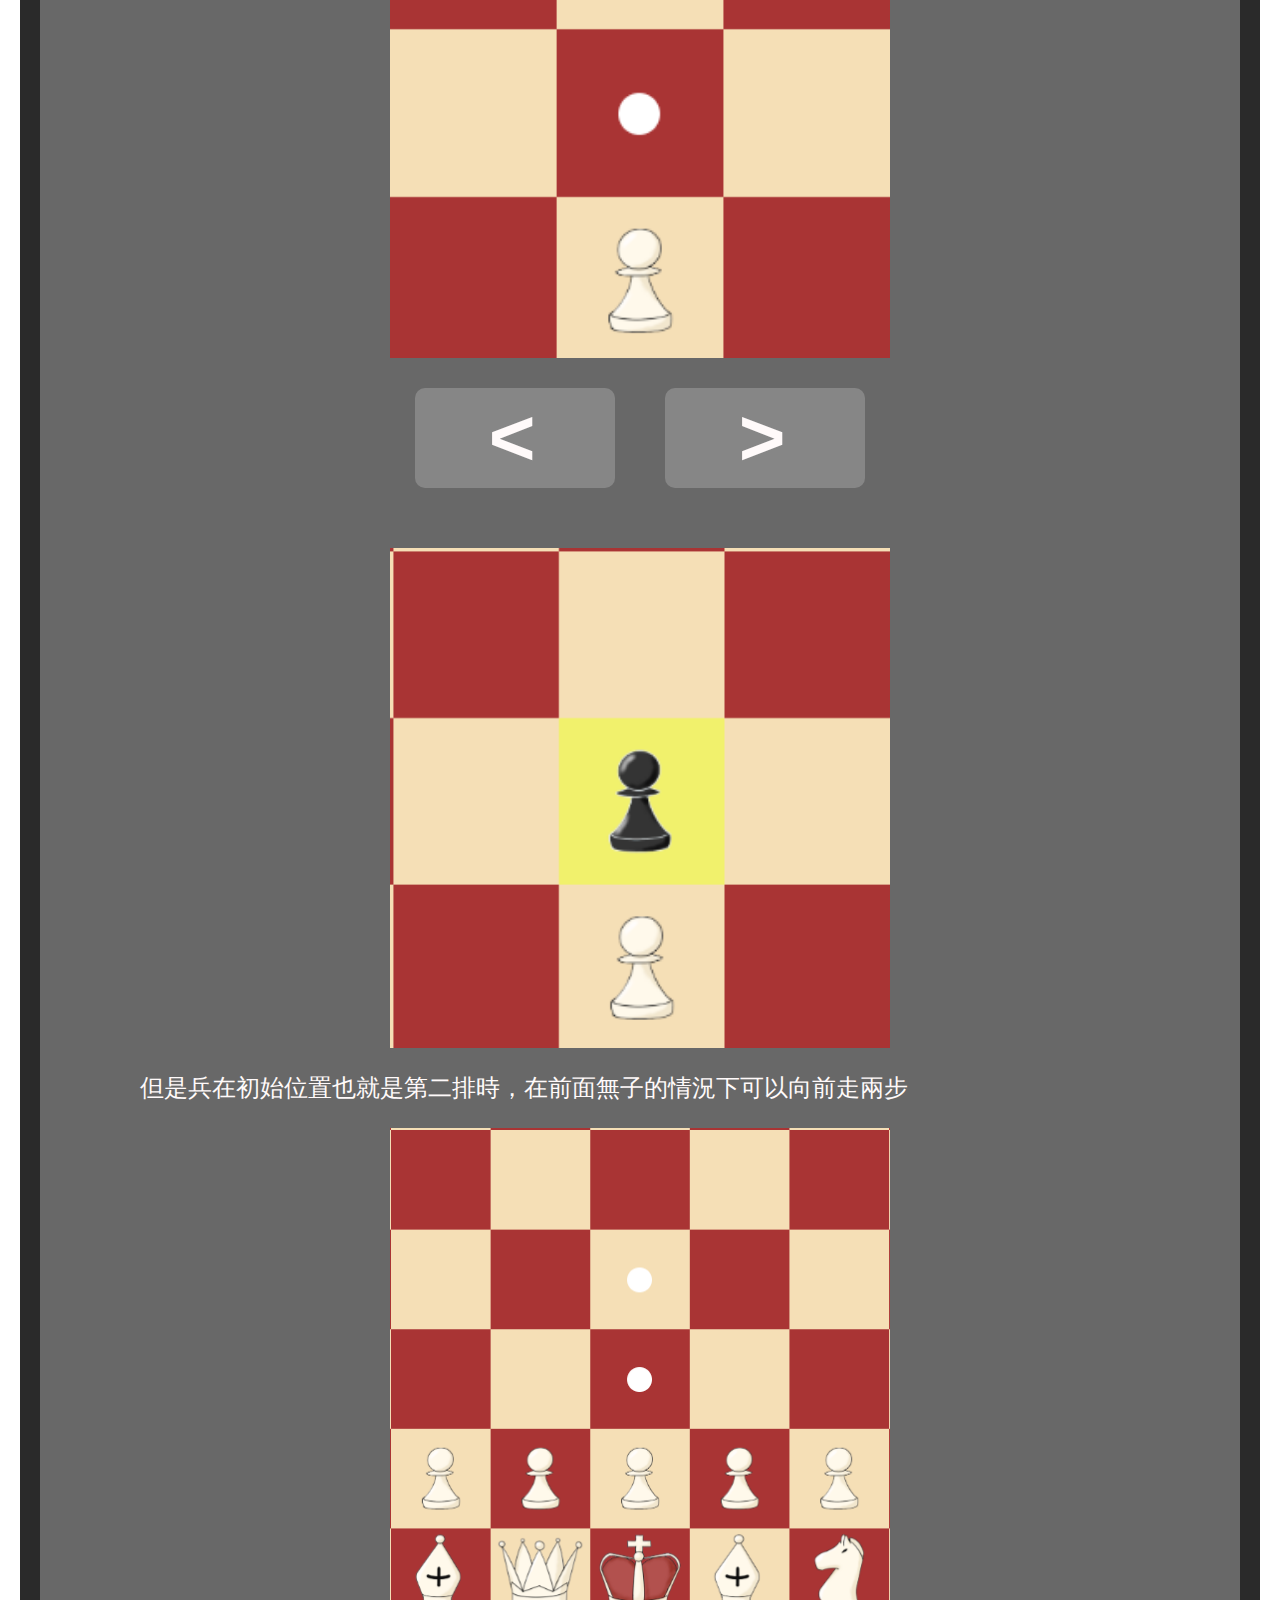
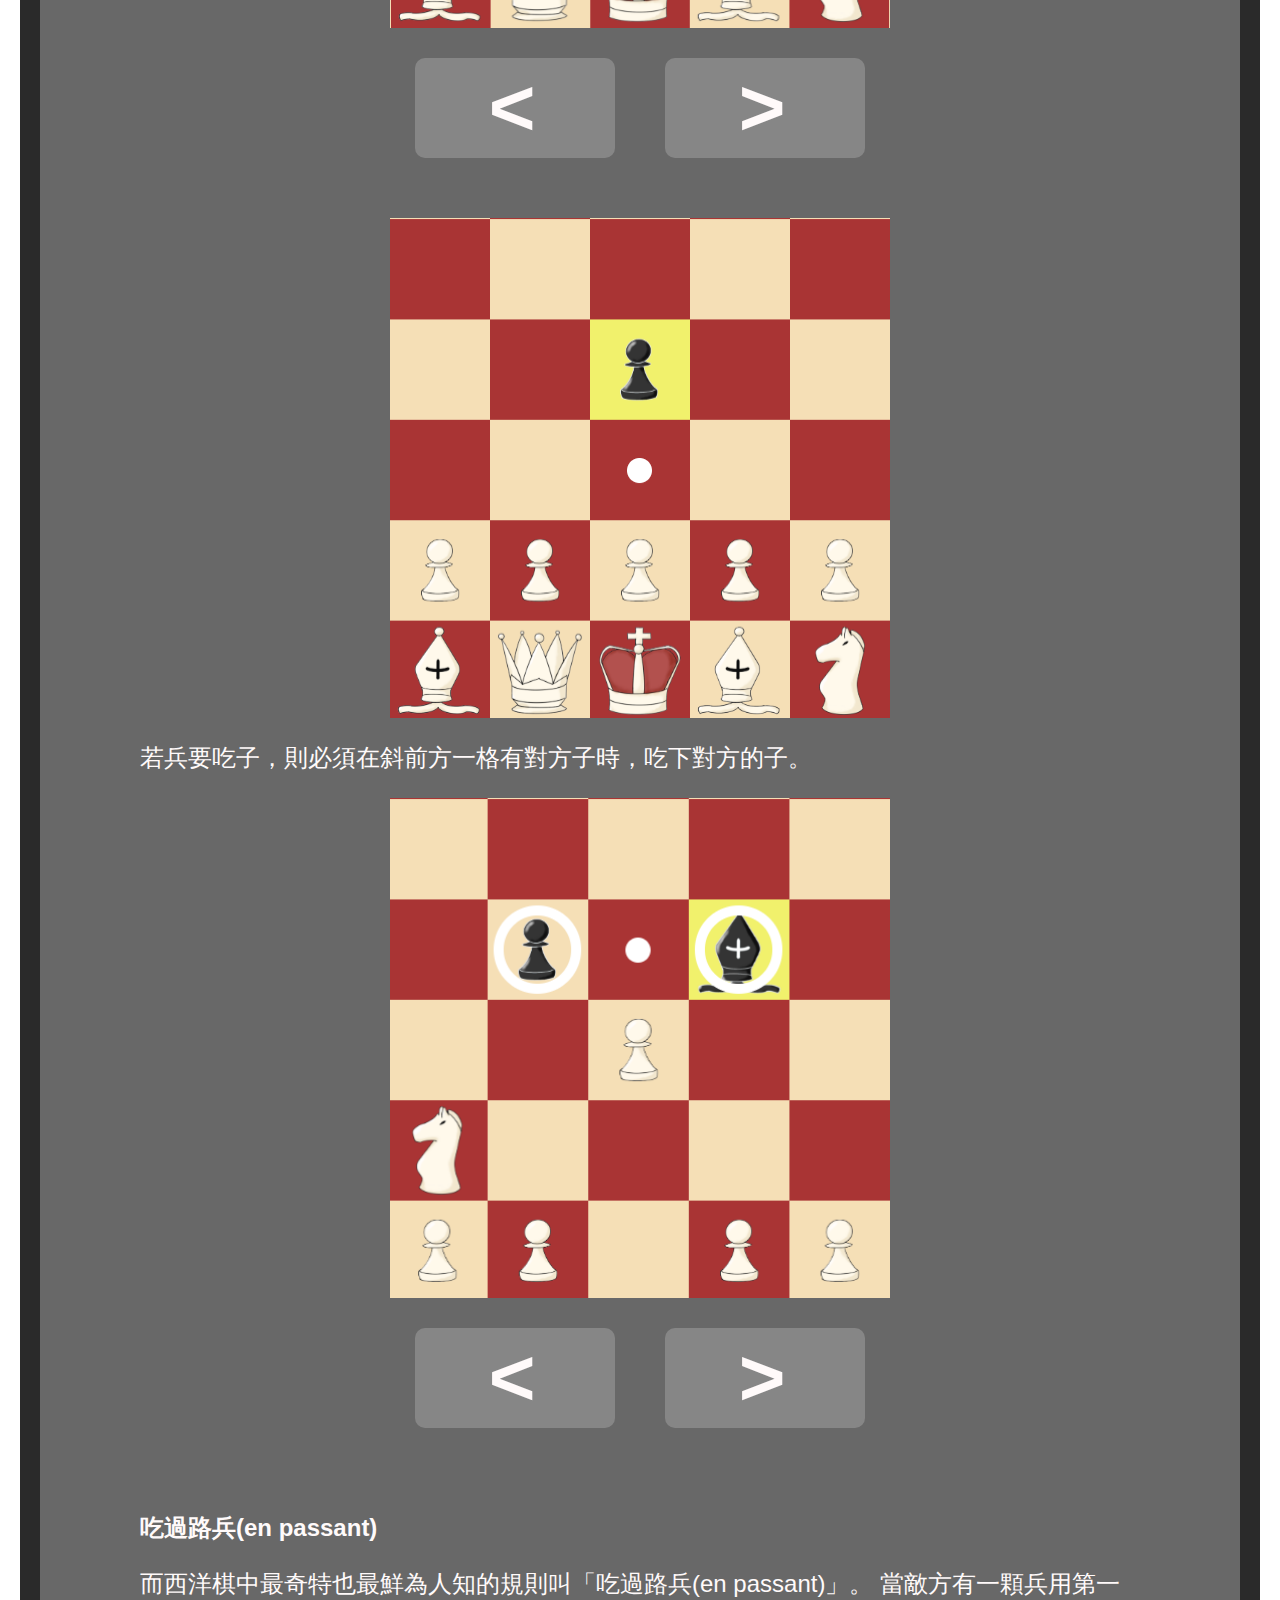
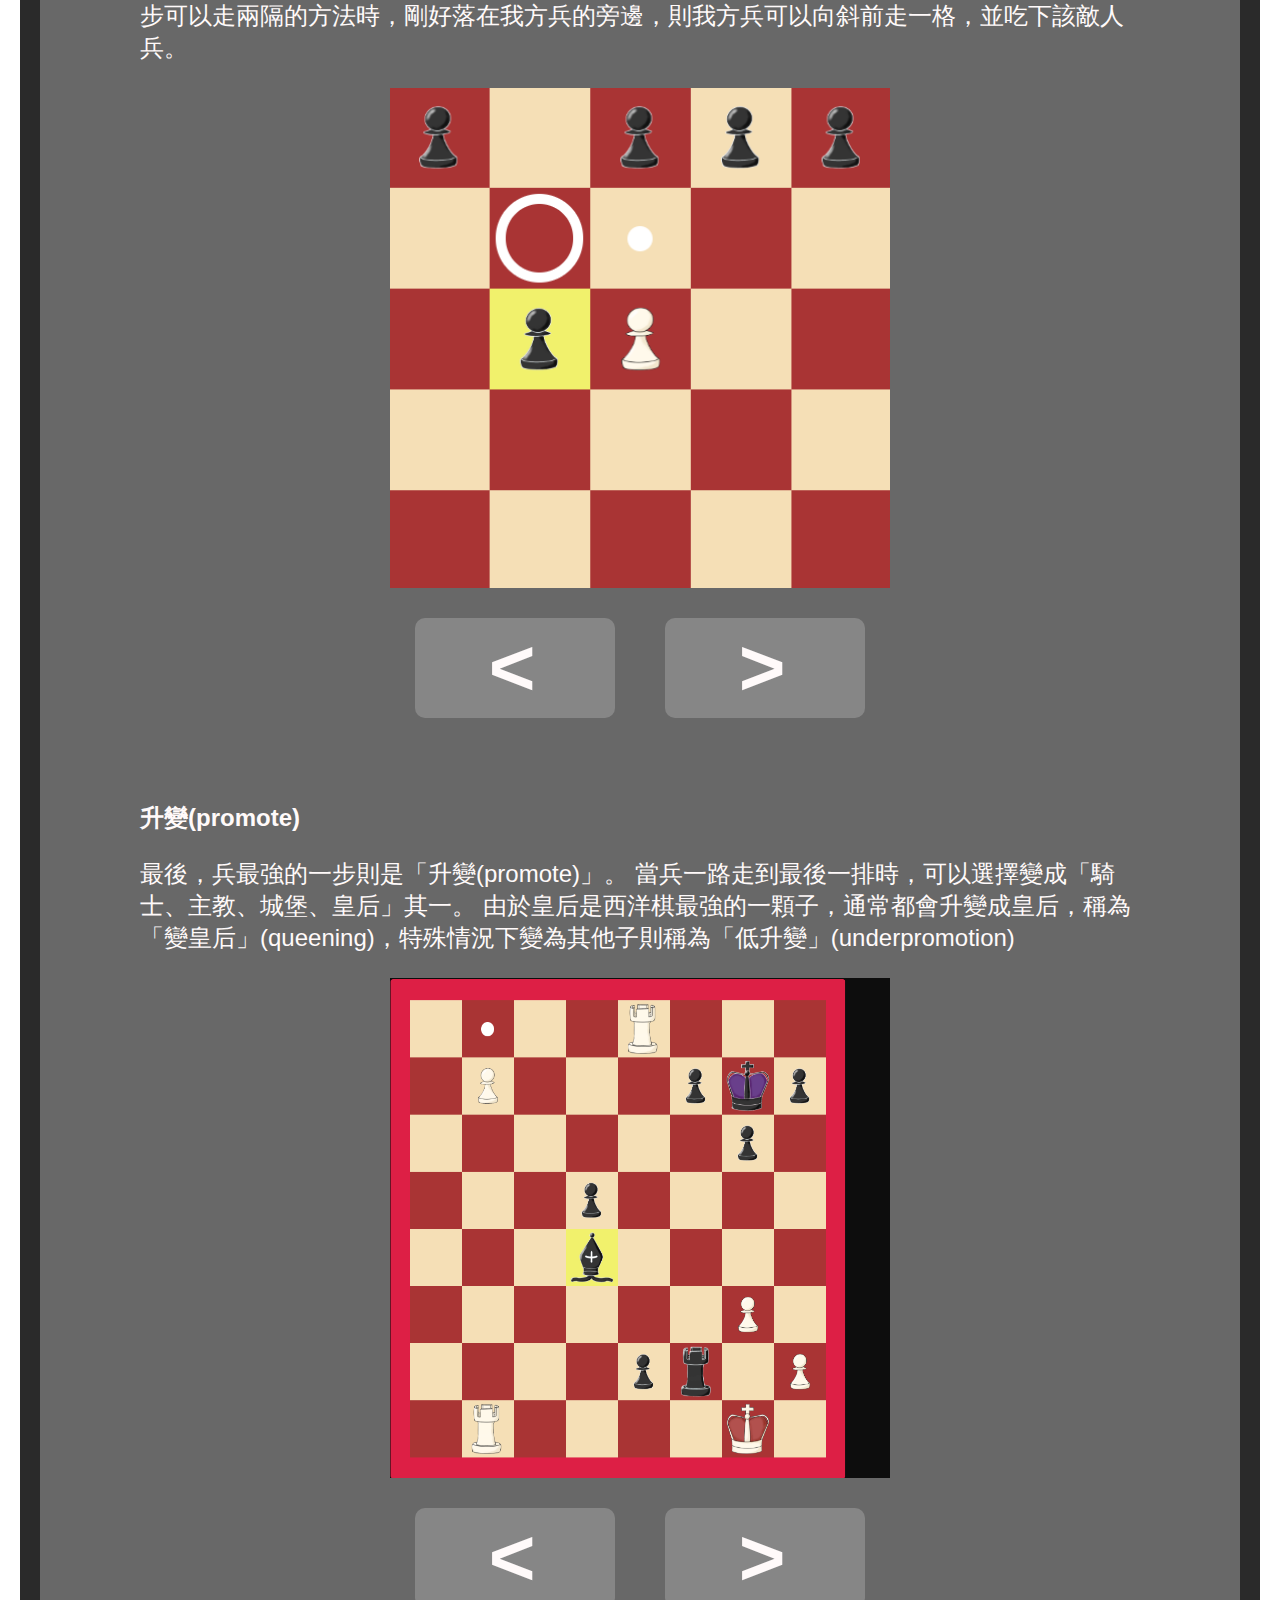
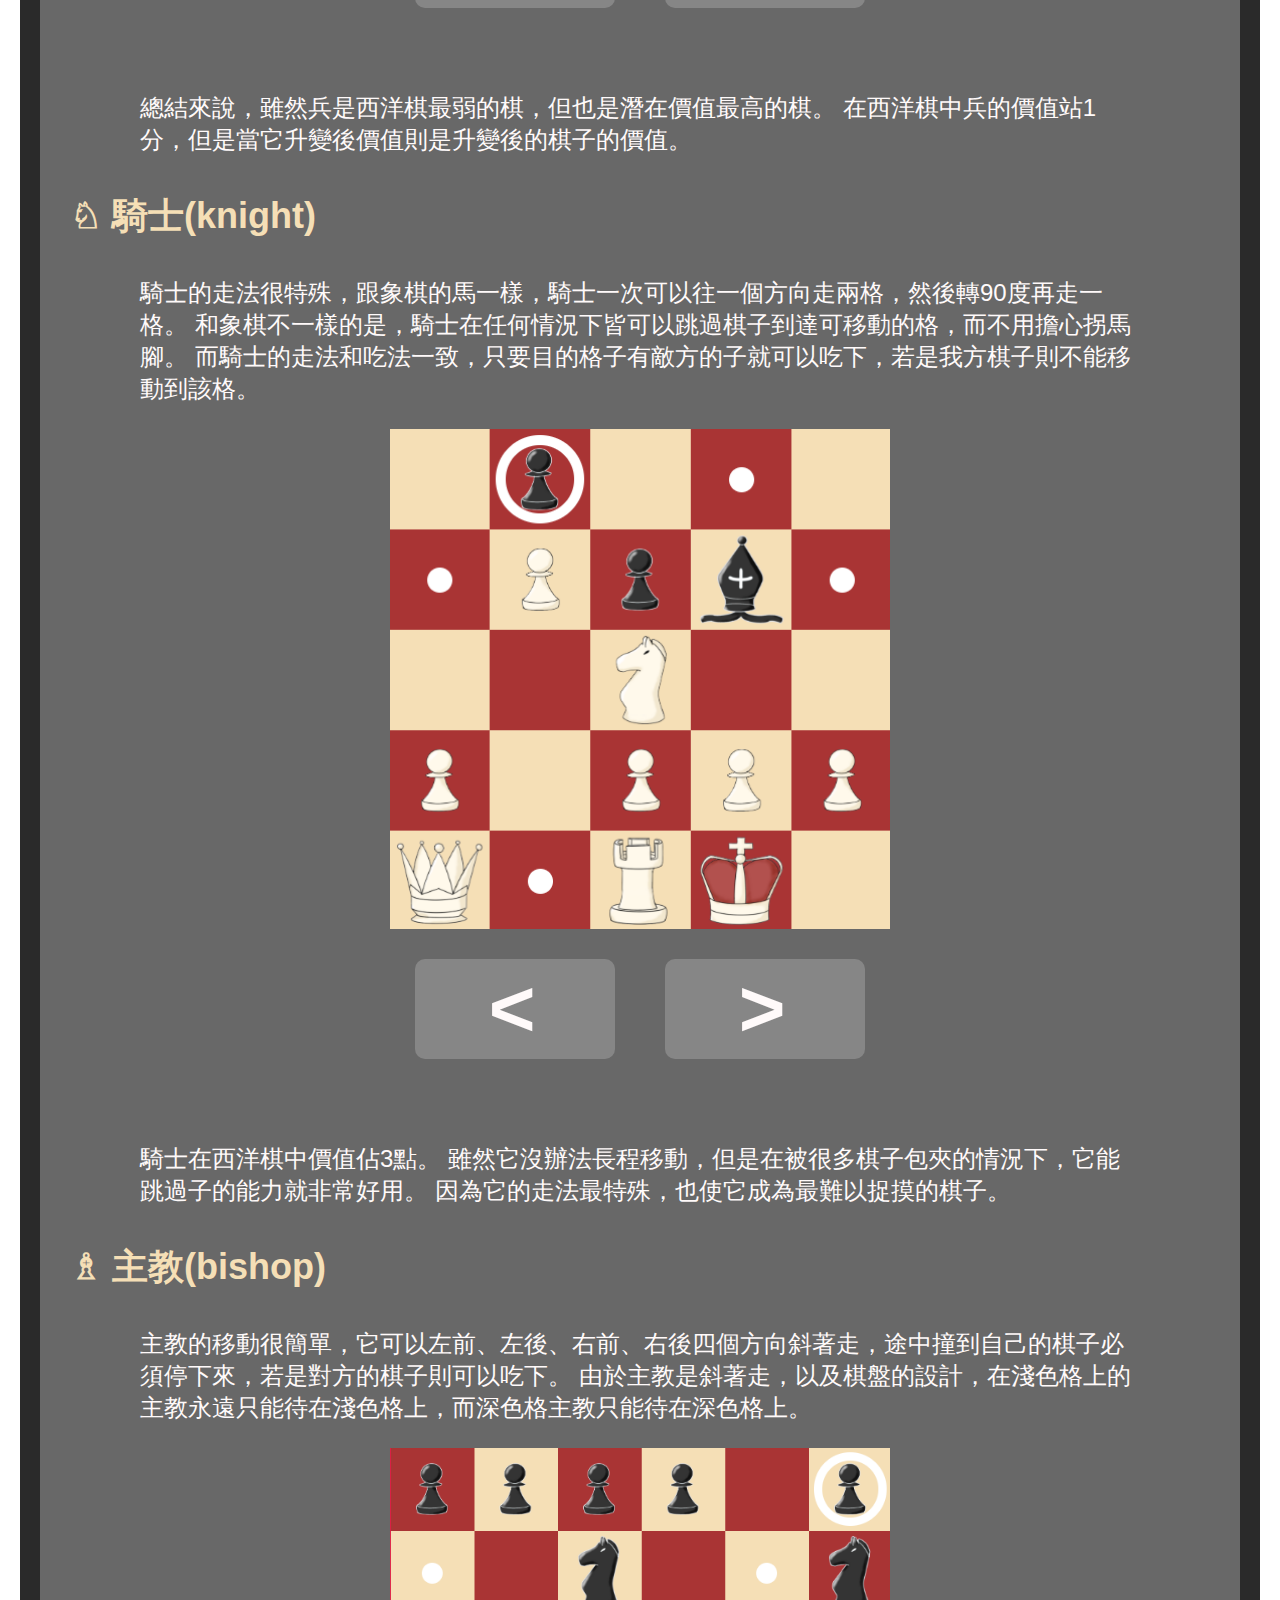
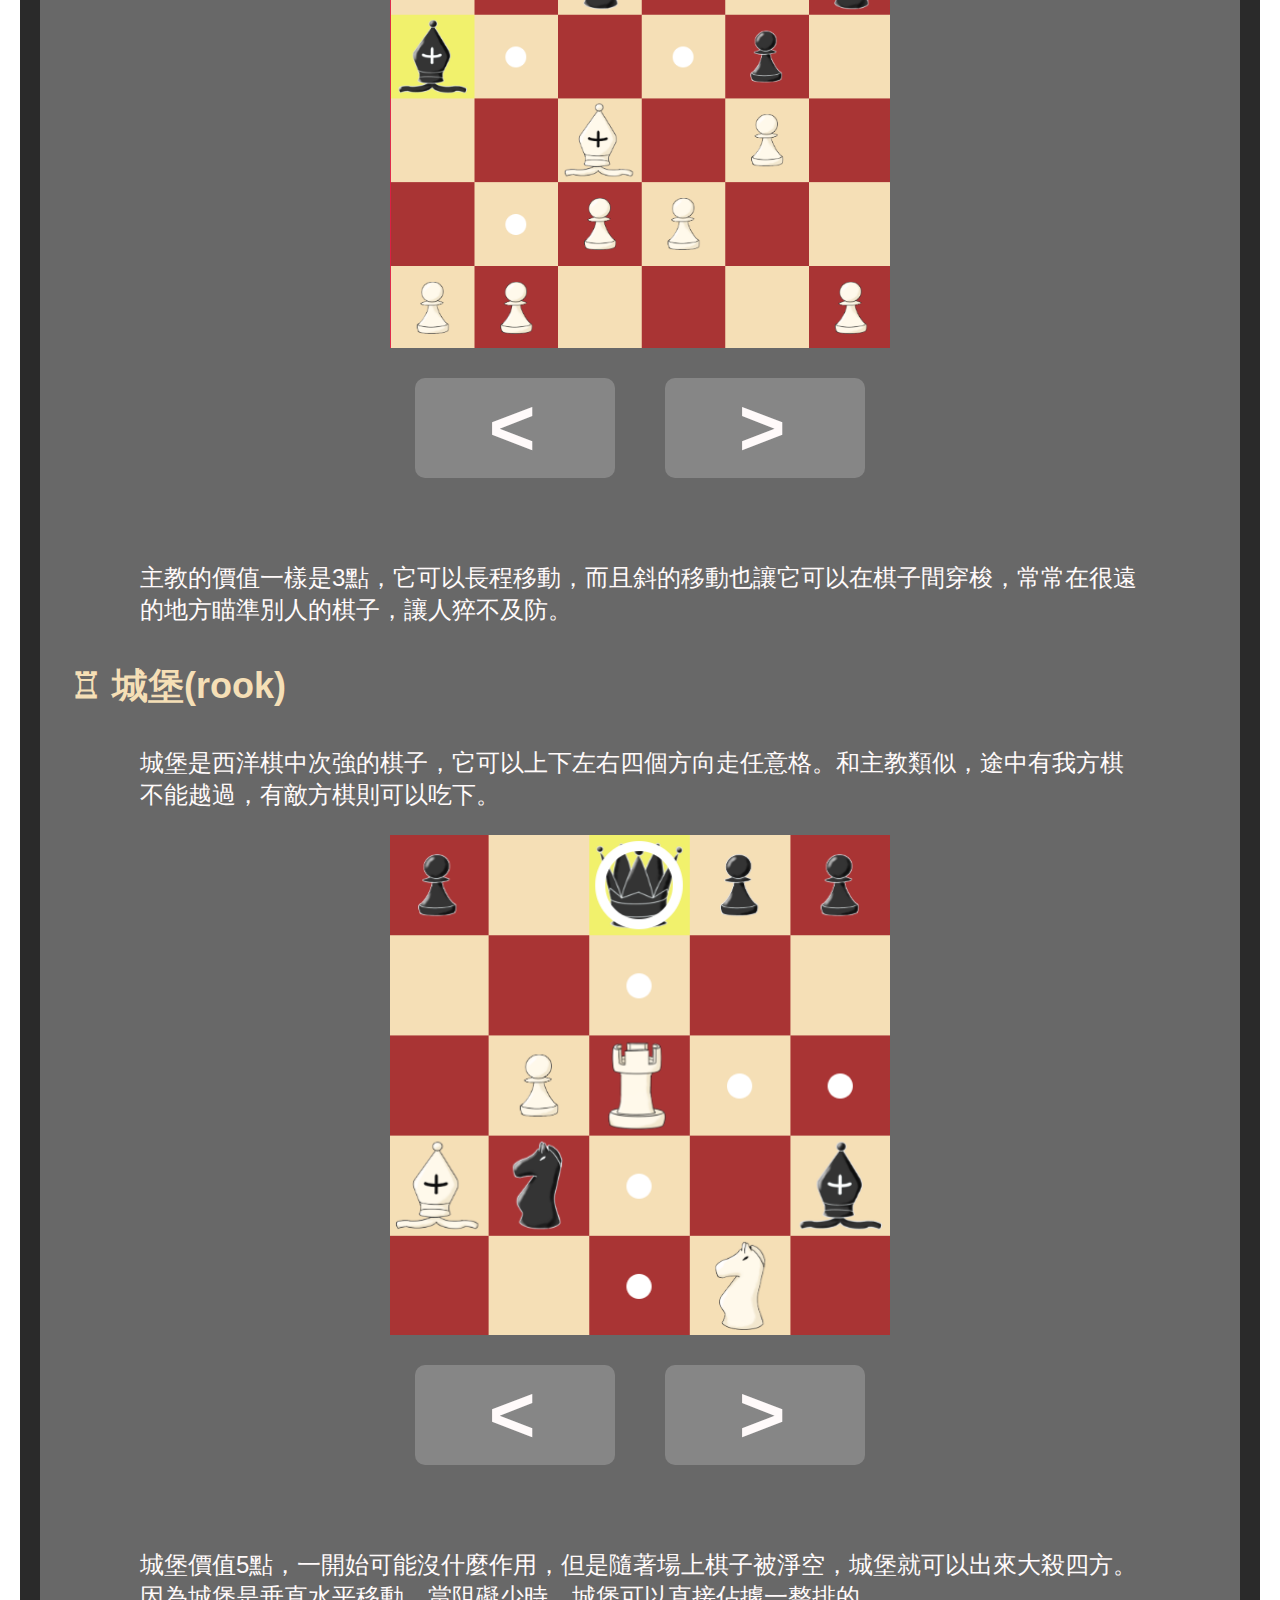
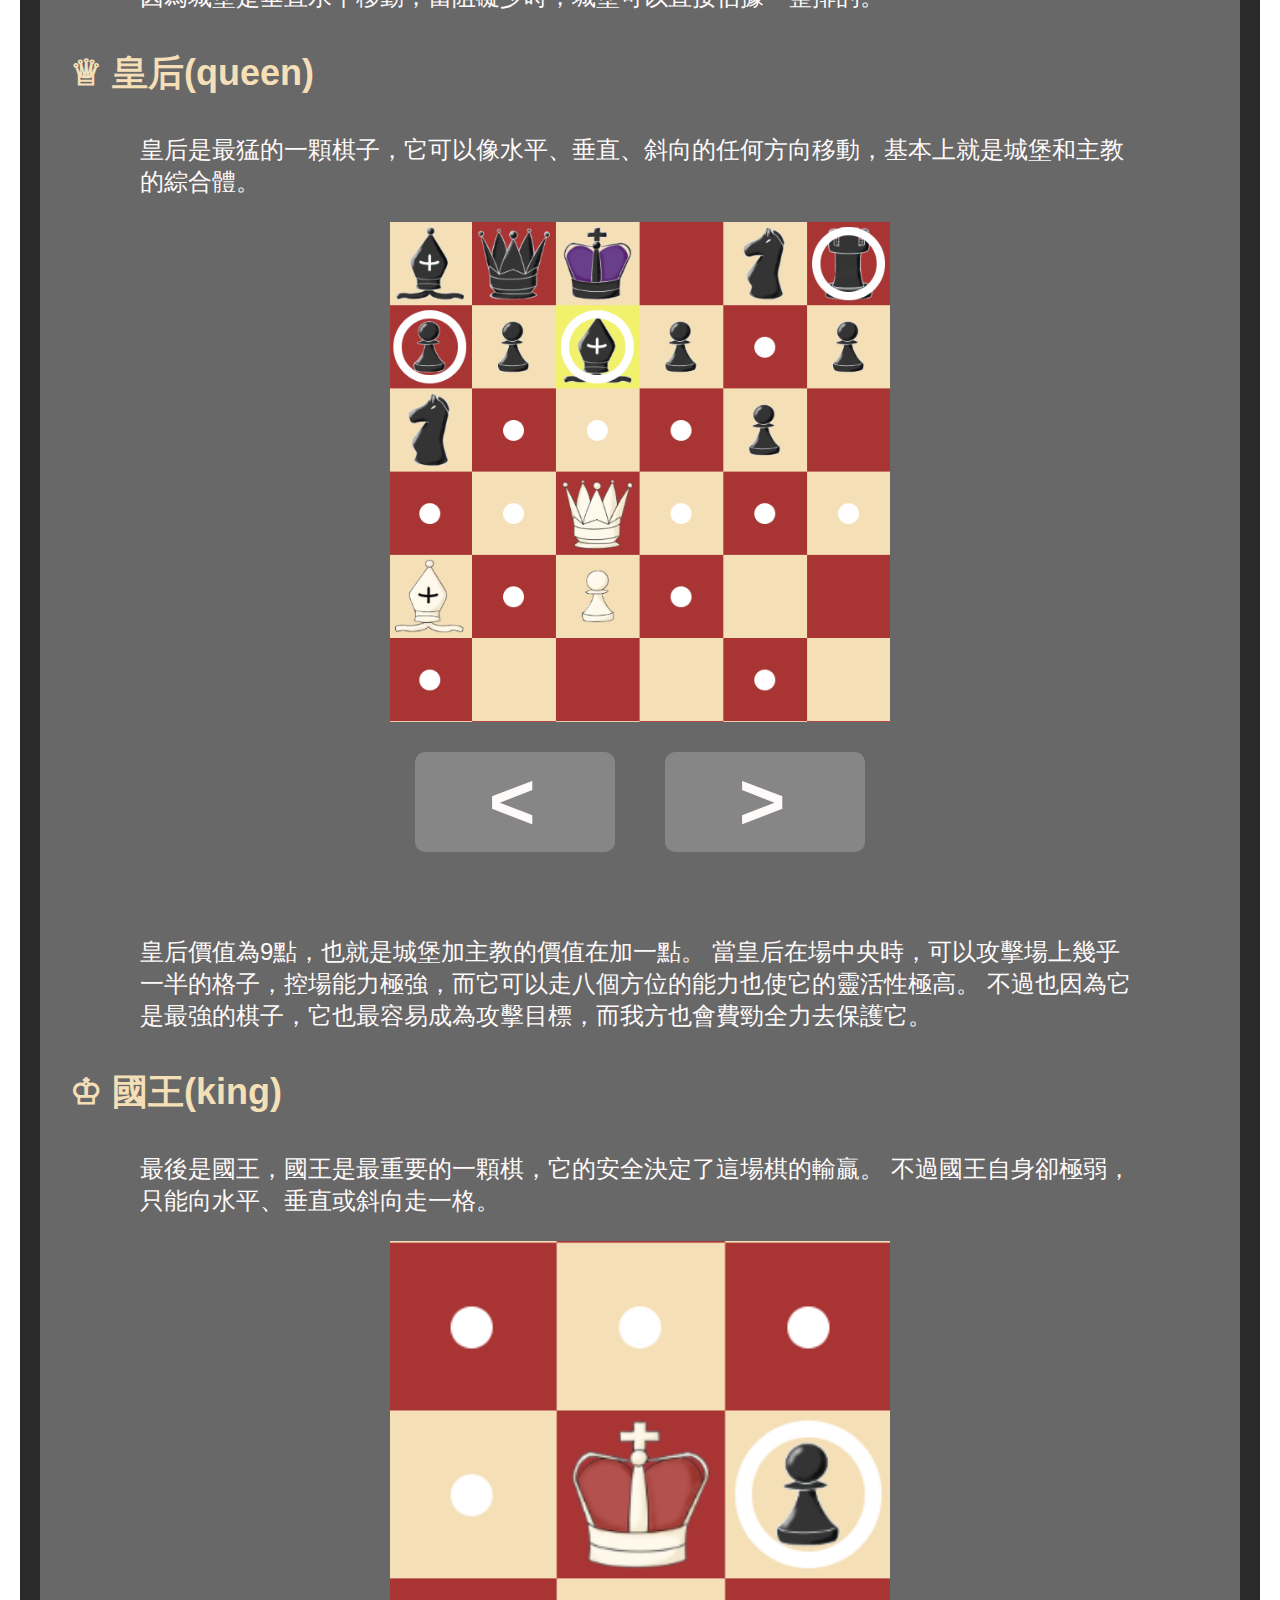
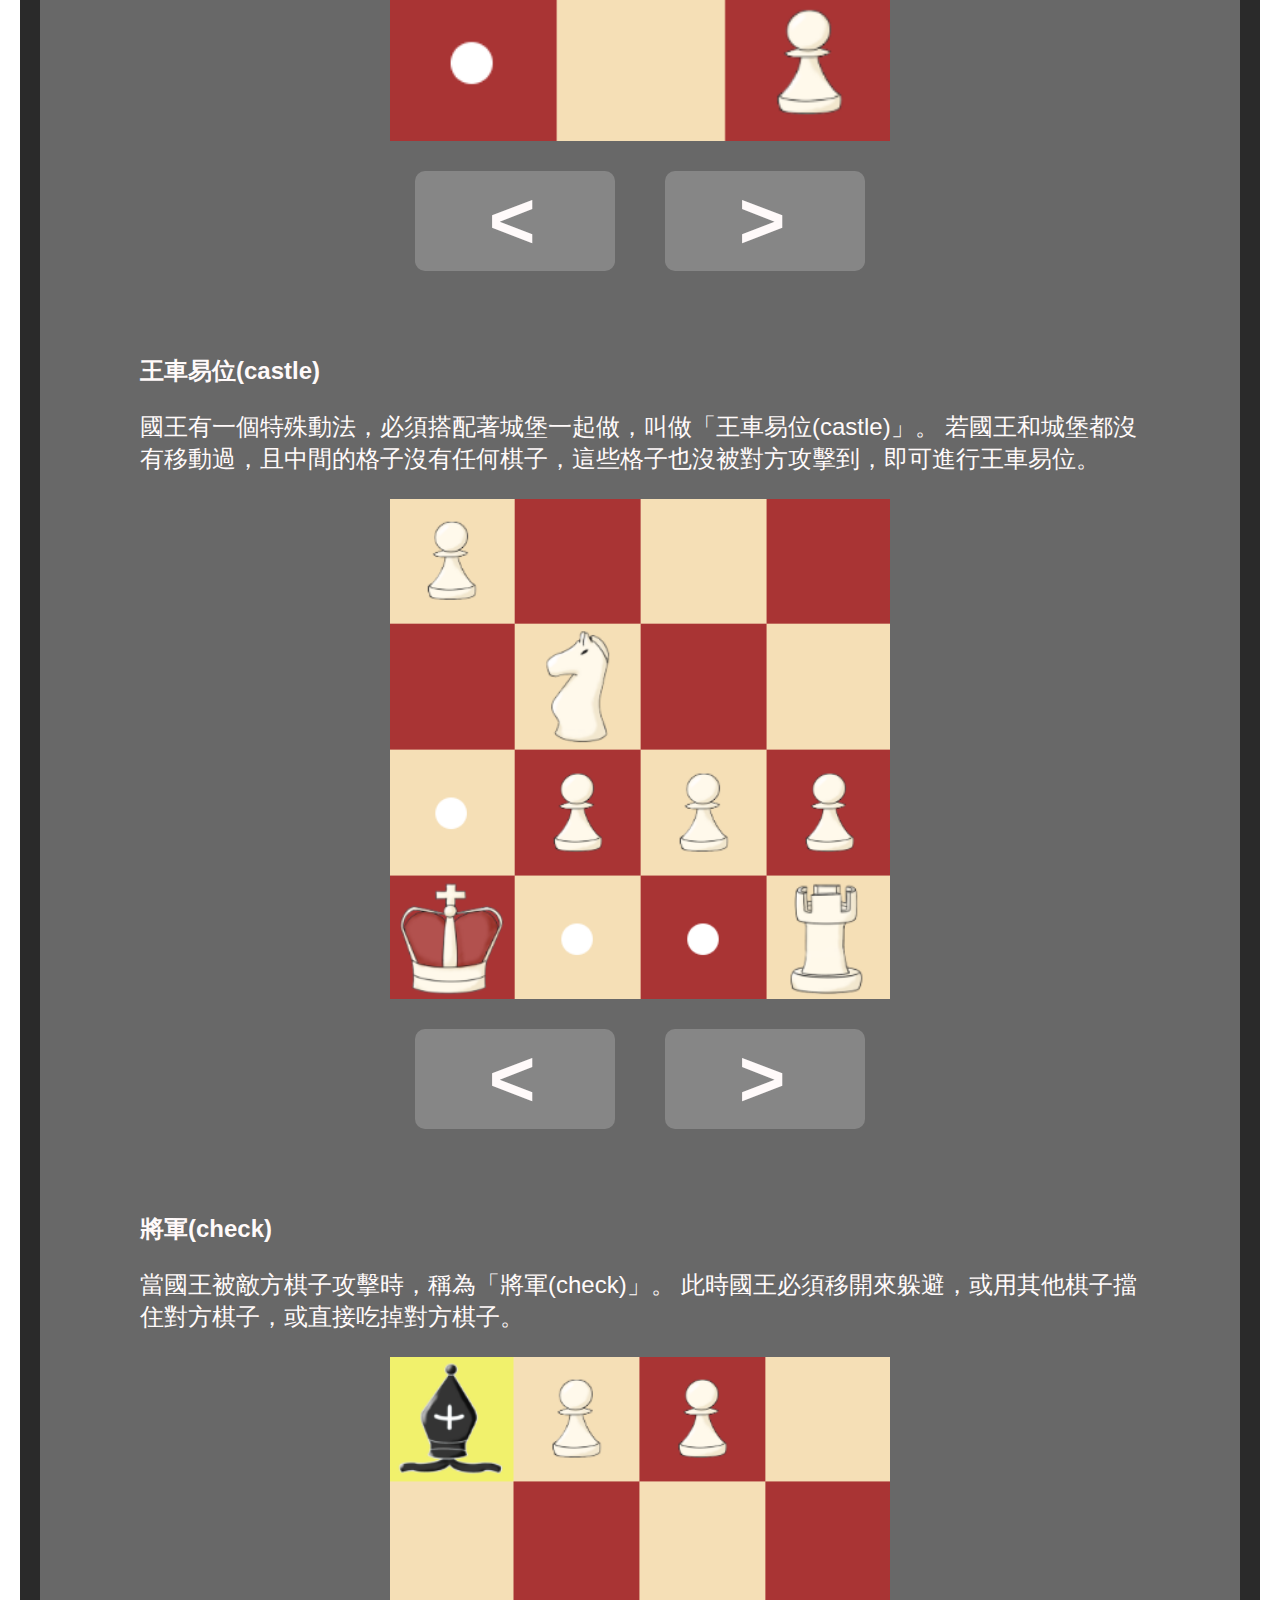
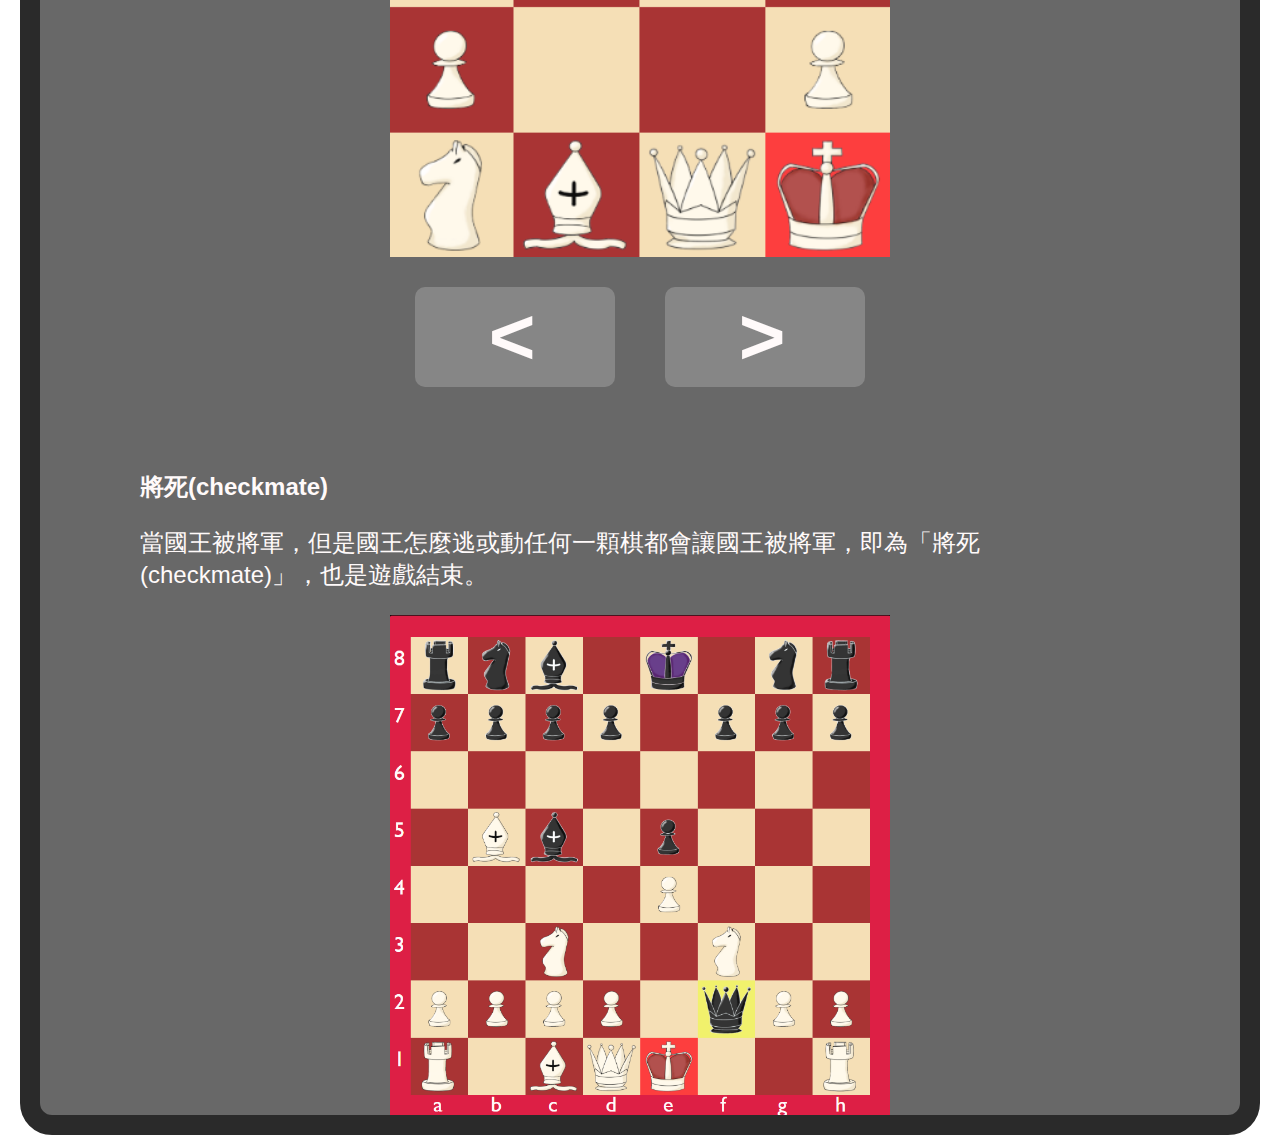
==== commit 7b5c07b3: "more rules" ====
--- a/chess_rules/rules.html
+++ b/chess_rules/rules.html
@@ -9,9 +9,26 @@
 </head>
 <body>
     <div class="container">
+        <div class="menu">
+            <div class="container" >
+                <a href="#rules" style="text-decoration: none;"><p class="item"><b>選單</b></p></a>
+            </div>
+                <a href="#process" style="text-decoration: none;"><p class="item first">遊戲進程</p></a>
+                <a href="#setup" style="text-decoration: none;"><p class="item second">棋盤擺設</p></a>
+                <a href="#chessing" style="text-decoration: none;"><p class="item second">對弈</p></a>
+                <a href="#moves" style="text-decoration: none;"><p class="item first">棋子著法</p></a>
+                <a href="#pawn" style="text-decoration: none;"><p class="item second">兵</p></a>
+                <a href="#knight" style="text-decoration: none;"><p class="item second">騎士</p></a>
+                <a href="#bishop" style="text-decoration: none;"><p class="item second">主教</p></a>
+                <a href="#rook" style="text-decoration: none;"><p class="item second">城堡</p></a>
+                <a href="#queen" style="text-decoration: none;"><p class="item second">皇后</p></a>
+                <a href="#king" style="text-decoration: none;"><p class="item second">國王</p></a>                
+            
+            
+        </div>
         <div class="textbox">
             <div class="container">
-                <h1>西洋棋規則</h1>
+                <h1 id="rules">西洋棋規則</h1>
             </div>
             <p>
                 西洋棋是世界上最古老的遊戲之一，經過兩千年的演變，成為現在的樣子。
@@ -28,11 +45,11 @@
             
 
 
-            <h2>
+            <h2 id="process">
                 遊戲進程
             </h2>
 
-            <h3>
+            <h3 id="setup">
                 棋盤擺設
             </h3>
             <p>
@@ -51,7 +68,7 @@
                     最後把白色棋子的擺法完全對稱到對面，擺上黑色的棋子，棋盤擺設就大功告成了。
                 </p>
 
-            <h3>
+            <h3 id="chessing">
                 對弈
             </h3>
             <p>
@@ -74,11 +91,11 @@
 
 
 
-            <h2>
+            <h2 id="moves">
                 棋子著法
             </h2>
 
-            <h3>
+            <h3 id="pawn">
                 ♙ 兵(pawn)
             </h3>
             <p>
@@ -143,6 +160,8 @@
             </div>
             <div style="height: 30px"></div>
 
+            <p><b>吃過路兵(en passant)</b></p>
+
             <p>
                 而西洋棋中最奇特也最鮮為人知的規則叫「吃過路兵(en passant)」。
                 當敵方有一顆兵用第一步可以走兩隔的方法時，剛好落在我方兵的旁邊，則我方兵可以向斜前走一格，並吃下該敵人兵。
@@ -161,6 +180,8 @@
                 </div>
             </div>
             <div style="height: 30px"></div>
+
+            <p><b>升變(promote)</b></p>
 
             <p>
                 最後，兵最強的一步則是「升變(promote)」。
@@ -187,7 +208,7 @@
                 在西洋棋中兵的價值站1分，但是當它升變後價值則是升變後的棋子的價值。
             </p>
 
-            <h3>
+            <h3 id="knight">
                 ♘ 騎士(knight)
             </h3>
             <p>
@@ -216,7 +237,7 @@
                 因為它的走法最特殊，也使它成為最難以捉摸的棋子。
             </p>
 
-            <h3>
+            <h3 id="bishop">
                 ♗ 主教(bishop)
             </h3>
 
@@ -243,7 +264,7 @@
                 主教的價值一樣是3點，它可以長程移動，而且斜的移動也讓它可以在棋子間穿梭，常常在很遠的地方瞄準別人的棋子，讓人猝不及防。
             </p>
 
-            <h3>
+            <h3 id="rook">
                 ♖ 城堡(rook)
             </h3>
             <p>
@@ -269,7 +290,7 @@
                 因為城堡是垂直水平移動，當阻礙少時，城堡可以直接佔據一整排的。
             </p>
 
-            <h3>
+            <h3 id="queen">
                 ♕ 皇后(queen)
             </h3>
             <p>
@@ -296,7 +317,7 @@
                 不過也因為它是最強的棋子，它也最容易成為攻擊目標，而我方也會費勁全力去保護它。
             </p>
 
-            <h3>
+            <h3 id="king">
                 ♔ 國王(king)
             </h3>
 
@@ -319,8 +340,10 @@
             </div>
             <div style="height: 30px"></div>
 
-            <p>
-                國王有一個特殊動法，必須搭配著城堡一起做，叫做「王車易位」。
+            <p><b>王車易位(castle)</b></p>
+
+            <p>
+                國王有一個特殊動法，必須搭配著城堡一起做，叫做「王車易位(castle)」。
                 若國王和城堡都沒有移動過，且中間的格子沒有任何棋子，這些格子也沒被對方攻擊到，即可進行王車易位。
             </p>
 
@@ -338,11 +361,41 @@
             </div>
             <div style="height: 30px"></div>
 
+            <p><b>將軍(check)</b></p>
+
+            <p>
+                當國王被敵方棋子攻擊時，稱為「將軍(check)」。
+                此時國王必須移開來躲避，或用其他棋子擋住對方棋子，或直接吃掉對方棋子。
+            </p>
+
+            <div id="img_slide_12" class="container">
+                <img src="img_28.png" alt="pawn move" class="img">
+            </div>
+            <div class="container" style="margin: 30px;">
+                <div class="button container" style="align-content: center;" onclick="swap_12(-1)">
+                    <h1 style="position: relative;left: -18px;"><</h1>
+                </div>
+                <div style="width: 50px;"></div>
+                <div class="button container" style="align-content: center;" onclick="swap_12(1)">
+                    <h1 style="position: relative;left: -18px;">></h1>
+                </div>
+            </div>
+            <div style="height: 30px"></div>
+
+            <p><b>將死(checkmate)</b></p>
+
+            <p>當國王被將軍，但是國王怎麼逃或動任何一顆棋都會讓國王被將軍，即為「將死(checkmate)」，也是遊戲結束。</p>
+
+            <div class="container">
+                <img src="img_30.png" alt="mate">
+            </div>
+            
+
             <!-- <h2>
                 簡單戰術
-            </h2>
+            </h2> -->
         </div>
-    </div> -->
+    </div>
     
     <script src="swap.js"></script>
 </body>
--- a/chess_rules/style.css
+++ b/chess_rules/style.css
@@ -10,6 +10,31 @@
     flex-wrap: wrap;
     position: relative;
     justify-content: center;
+}
+
+.menu{
+    position: fixed;
+    width: 110px;
+    background-color: rgb(44, 44, 44);
+    top: 150px;
+    left: 0px;
+    border: 5px solid brown;
+}
+
+.first{
+    text-decoration: none;
+    color: crimson;
+}
+
+.second{
+    text-decoration: none;
+    color: wheat;
+    position: relative;
+    left: 25px;
+}
+
+.item{
+    margin: 0px;
 }
 
 .textbox{
